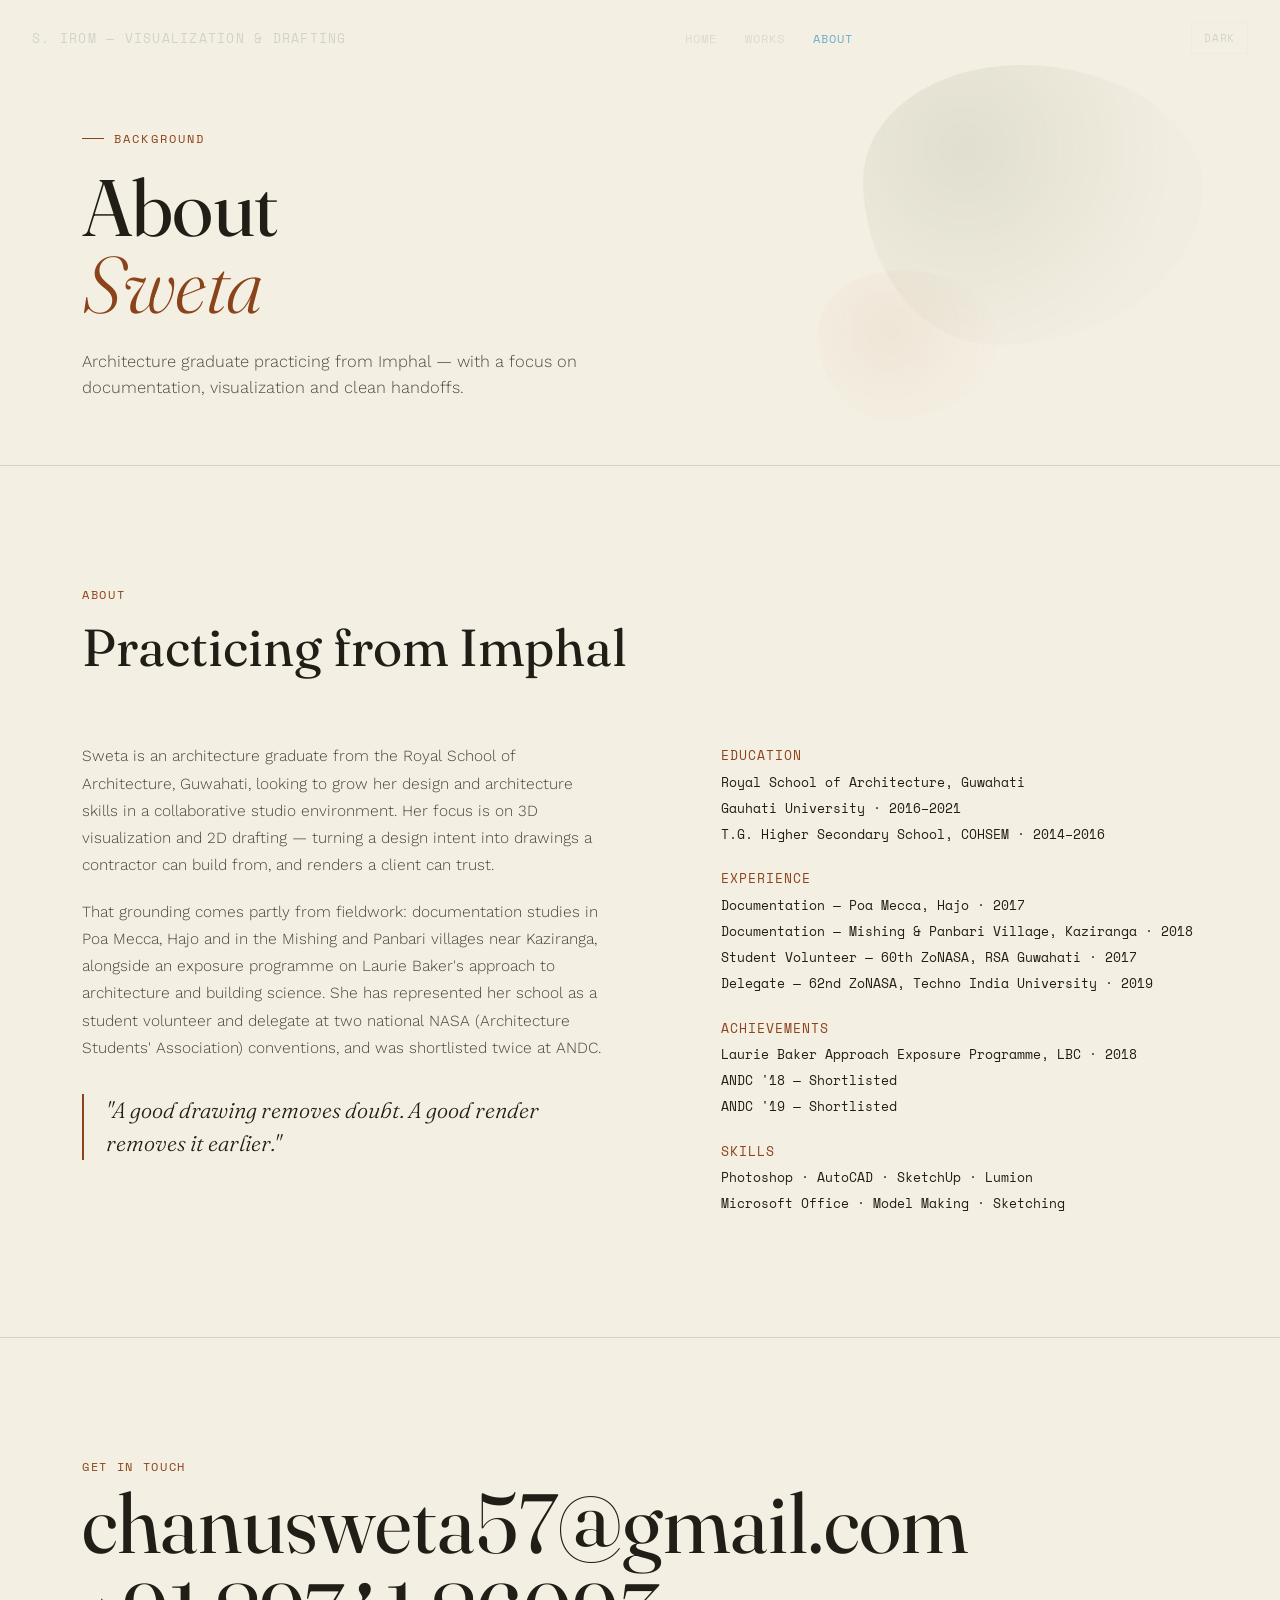
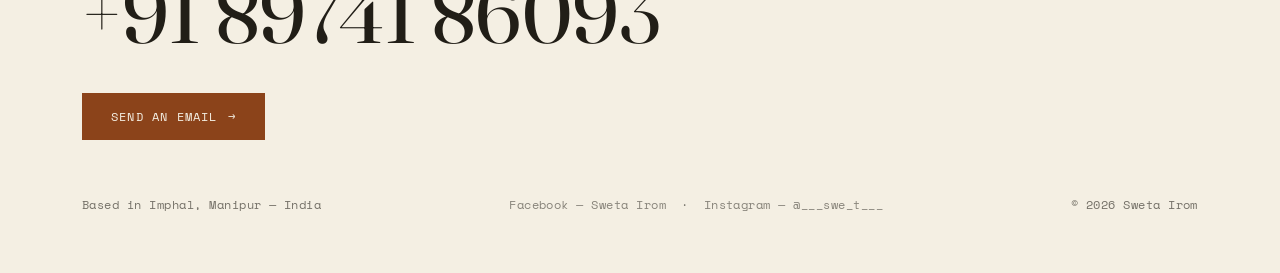
==== about.html @ 4dca5cca "Fix review issues: theme persistence, FOUC, mobile menu toggle, canvas resize - Add data-theme="dark" ====
<!DOCTYPE html>
<html lang="en" data-theme="dark">
<head>
<meta charset="UTF-8">
<meta name="viewport" content="width=device-width, initial-scale=1.0">
<title>About — Sweta Irom</title>
<link rel="preconnect" href="https://fonts.googleapis.com">
<link href="https://fonts.googleapis.com/css2?family=Fraunces:opsz,wght@9..144,300;9..144,400;9..144,500;9..144,600&family=Work+Sans:wght@300;400;500;600&family=Space+Mono:wght@400;700&display=swap" rel="stylesheet">
<link rel="stylesheet" href="css/style.css">
</head>
<body>

<div class="menu-scrim" id="scrim"></div>

<header class="nav">
  <div class="nav-mark">S. IROM — VISUALIZATION &amp; DRAFTING</div>
  <nav class="nav-links">
    <a href="index.html">Home</a>
    <a href="works.html">Works</a>
    <a href="about.html" class="active">About</a>
  </nav>
  <div class="nav-controls">
    <button class="theme-toggle" id="themeToggle" aria-label="Toggle light and dark mode">LIGHT</button>
    <button class="menu-toggle" id="menuToggle" aria-label="Open menu">MENU</button>
  </div>
</header>

<nav class="mobile-menu" id="mobileMenu">
  <a href="index.html">Home</a>
  <a href="works.html">Works</a>
  <a href="about.html" class="active">About</a>
</nav>

<!-- ==================== PAGE HEADER ==================== -->
<div class="page-header">
  <div class="blob b1" style="opacity:0.25;"></div>
  <div class="blob b2" style="opacity:0.2;"></div>
  <div class="wrap page-header-content">
    <div class="eyebrow">Background</div>
    <h1 class="name" style="font-size:clamp(36px,7vw,80px);">About<br><em>Sweta</em></h1>
    <p class="hero-sub">Architecture graduate practicing from Imphal — with a focus on documentation, visualization and clean handoffs.</p>
  </div>
</div>

<!-- ==================== BIO ==================== -->
<section id="bio">
  <div class="wrap">
    <div class="section-head reveal">
      <div>
        <div class="section-label">About</div>
        <h2 class="section-title">Practicing from Imphal</h2>
      </div>
    </div>

    <div class="about-grid">
      <div class="about-bio reveal">
        <p>Sweta is an architecture graduate from the Royal School of Architecture, Guwahati, looking to grow her design and architecture skills in a collaborative studio environment. Her focus is on 3D visualization and 2D drafting — turning a design intent into drawings a contractor can build from, and renders a client can trust.</p>
        <p>That grounding comes partly from fieldwork: documentation studies in Poa Mecca, Hajo and in the Mishing and Panbari villages near Kaziranga, alongside an exposure programme on Laurie Baker's approach to architecture and building science. She has represented her school as a student volunteer and delegate at two national NASA (Architecture Students' Association) conventions, and was shortlisted twice at ANDC.</p>
        <blockquote class="quote">"A good drawing removes doubt. A good render removes it earlier."</blockquote>
      </div>

      <div class="credentials reveal">
        <span class="cred-label">EDUCATION</span>
        Royal School of Architecture, Guwahati<br>
        Gauhati University &middot; 2016&ndash;2021<br>
        T.G. Higher Secondary School, COHSEM &middot; 2014&ndash;2016

        <span class="cred-label">EXPERIENCE</span>
        Documentation — Poa Mecca, Hajo &middot; 2017<br>
        Documentation — Mishing &amp; Panbari Village, Kaziranga &middot; 2018<br>
        Student Volunteer — 60th ZoNASA, RSA Guwahati &middot; 2017<br>
        Delegate — 62nd ZoNASA, Techno India University &middot; 2019

        <span class="cred-label">ACHIEVEMENTS</span>
        Laurie Baker Approach Exposure Programme, LBC &middot; 2018<br>
        ANDC '18 — Shortlisted<br>
        ANDC '19 — Shortlisted

        <span class="cred-label">SKILLS</span>
        Photoshop &middot; AutoCAD &middot; SketchUp &middot; Lumion<br>
        Microsoft Office &middot; Model Making &middot; Sketching
      </div>
    </div>
  </div>
</section>

<!-- ==================== CONTACT ==================== -->
<footer class="contact" id="contact">
  <div class="wrap contact-inner">
    <div class="section-label reveal">Get in touch</div>
    <h2 class="reveal"><a href="mailto:chanusweta57@gmail.com">chanusweta57@gmail.com</a></h2>
    <h2 class="reveal">+91 89741 86093</h2>

    <div class="cta-row reveal" style="margin-top:32px;">
      <a href="mailto:chanusweta57@gmail.com" class="btn btn-primary">Send an Email <span class="arrow">&rarr;</span></a>
    </div>

    <div class="contact-bottom">
      <span>Based in Imphal, Manipur — India</span>
      <span><a href="https://www.facebook.com/sweta.chanu" target="_blank" rel="noopener">Facebook — Sweta Irom</a> &nbsp;&middot;&nbsp; <a href="https://www.instagram.com/___swe_t___" target="_blank" rel="noopener">Instagram — @___swe_t___</a></span>
      <span>&copy; 2026 Sweta Irom</span>
    </div>
  </div>
</footer>

<script src="js/main.js"></script>
</body>
</html>
---- css/style.css ----
/* ============================================================
   Sweta Irom — Portfolio
   Shared styles across all pages
   ============================================================ */

/* --- Tokens ------------------------------------------------- */
:root {
  --serif: 'Fraunces', serif;
  --sans: 'Work Sans', sans-serif;
  --mono: 'Space Mono', monospace;
}

html[data-theme="dark"] {
  --ink: #17150F;
  --stone: #E9E2D2;
  --stoneware: #3A3833;
  --rust: #B15F27;
  --moss: #5C7048;
  --gold: #C9A227;
  --line: rgba(233, 226, 210, 0.14);
  --panel: rgba(255, 255, 255, 0.02);
  --contour-a: rgba(177, 95, 39, 0.30);
  --contour-b: rgba(92, 112, 72, 0.28);
  --contour-c: rgba(233, 226, 210, 0.14);
}

html[data-theme="light"] {
  --ink: #F4EFE3;
  --stone: #211E17;
  --stoneware: #C7C0AC;
  --rust: #8B431A;
  --moss: #3E4A32;
  --gold: #93701A;
  --line: rgba(33, 30, 23, 0.14);
  --panel: rgba(33, 30, 23, 0.03);
  --contour-a: rgba(139, 67, 26, 0.26);
  --contour-b: rgba(62, 74, 50, 0.24);
  --contour-c: rgba(33, 30, 23, 0.12);
}

/* --- Reset -------------------------------------------------- */
*,
*::before,
*::after {
  margin: 0;
  padding: 0;
  box-sizing: border-box;
}

html {
  scroll-behavior: smooth;
}

body {
  background: var(--ink);
  color: var(--stone);
  font-family: var(--sans);
  font-weight: 300;
  overflow-x: hidden;
  transition: background 0.4s ease, color 0.4s ease;
}

@media (prefers-reduced-motion: reduce) {
  * {
    animation-duration: 0.001ms !important;
    animation-iteration-count: 1 !important;
    transition-duration: 0.001ms !important;
    scroll-behavior: auto !important;
  }
}

a {
  color: inherit;
  text-decoration: none;
}

::selection {
  background: var(--rust);
  color: var(--ink);
}

img {
  max-width: 100%;
  display: block;
}

/* --- Layout ------------------------------------------------- */
.wrap {
  max-width: 1180px;
  margin: 0 auto;
  padding: 0 32px;
}

/* --- Nav ---------------------------------------------------- */
header.nav {
  position: fixed;
  top: 0;
  left: 0;
  right: 0;
  z-index: 100;
  padding: 20px 24px;
  display: flex;
  justify-content: space-between;
  align-items: center;
  background: var(--ink);
  border-bottom: 1px solid var(--line);
  transition: background 0.4s ease;
}

@media (min-width: 720px) {
  header.nav {
    padding: 22px 32px;
    background: transparent;
    border-bottom: none;
    mix-blend-mode: difference;
  }
}

.nav-mark {
  font-family: var(--mono);
  font-size: 12.5px;
  letter-spacing: 0.1em;
  text-transform: uppercase;
}

.nav-links {
  display: none;
  gap: 28px;
  font-family: var(--mono);
  font-size: 12px;
  letter-spacing: 0.08em;
  text-transform: uppercase;
}

.nav-links a {
  opacity: 0.75;
  transition: opacity 0.25s;
}

.nav-links a:hover,
.nav-links a.active {
  opacity: 1;
}

.nav-links a.active {
  color: var(--rust);
}

@media (min-width: 720px) {
  .nav-links {
    display: flex;
  }
}

.nav-controls {
  display: flex;
  align-items: center;
  gap: 14px;
}

.theme-toggle,
.menu-toggle {
  font-family: var(--mono);
  font-size: 11px;
  letter-spacing: 0.06em;
  text-transform: uppercase;
  background: transparent;
  border: 1px solid var(--line);
  color: var(--stone);
  padding: 7px 12px;
  cursor: pointer;
  transition: border-color 0.25s, opacity 0.25s;
}

.theme-toggle:hover,
.menu-toggle:hover {
  border-color: var(--rust);
}

.menu-toggle {
  display: inline-block;
}

@media (min-width: 720px) {
  .menu-toggle {
    display: none;
  }
}

/* --- Mobile Menu -------------------------------------------- */
.mobile-menu {
  position: fixed;
  top: 0;
  right: 0;
  bottom: 0;
  width: 78vw;
  max-width: 320px;
  z-index: 200;
  background: var(--ink);
  border-left: 1px solid var(--line);
  display: flex;
  flex-direction: column;
  gap: 26px;
  padding: 90px 30px 30px;
  transform: translateX(100%);
  transition: transform 0.35s ease;
}

.mobile-menu.open {
  transform: translateX(0);
}

.mobile-menu a {
  font-family: var(--mono);
  font-size: 15px;
  letter-spacing: 0.06em;
  text-transform: uppercase;
}

.mobile-menu a.active {
  color: var(--rust);
}

.menu-scrim {
  position: fixed;
  inset: 0;
  z-index: 150;
  background: rgba(0, 0, 0, 0.4);
  opacity: 0;
  pointer-events: none;
  transition: opacity 0.3s ease;
}

.menu-scrim.open {
  opacity: 1;
  pointer-events: auto;
}

/* --- Hero --------------------------------------------------- */
.hero {
  position: relative;
  min-height: 100vh;
  display: flex;
  flex-direction: column;
  justify-content: flex-end;
  padding-bottom: 64px;
  padding-top: 110px;
  overflow: hidden;
  border-bottom: 1px solid var(--line);
}

#contour {
  position: absolute;
  inset: 0;
  width: 100%;
  height: 100%;
  opacity: 0.55;
}

.blob {
  position: absolute;
  filter: blur(0.5px);
  background: radial-gradient(circle at 30% 30%, rgba(92, 112, 72, 0.5), rgba(92, 112, 72, 0.05) 70%);
  border-radius: 46% 54% 61% 39% / 41% 44% 56% 59%;
  animation: drift 22s ease-in-out infinite, morph 14s ease-in-out infinite;
  pointer-events: none;
}

.blob.b1 {
  width: 340px;
  height: 280px;
  top: 14%;
  right: 6%;
}

.blob.b2 {
  width: 180px;
  height: 150px;
  top: 58%;
  right: 22%;
  background: radial-gradient(circle at 40% 40%, rgba(177, 95, 39, 0.32), rgba(177, 95, 39, 0.03) 70%);
  animation-duration: 28s, 17s;
}

.blob.b3 {
  width: 120px;
  height: 100px;
  top: 32%;
  right: 34%;
  opacity: 0.6;
  animation-duration: 19s, 11s;
}

@media (max-width: 720px) {
  .blob {
    display: none;
  }
}

@keyframes drift {
  0%, 100% { transform: translate(0, 0); }
  50% { transform: translate(-24px, 30px); }
}

@keyframes morph {
  0%, 100% { border-radius: 46% 54% 61% 39% / 41% 44% 56% 59%; }
  50% { border-radius: 58% 42% 38% 62% / 55% 60% 40% 45%; }
}

.hero-content {
  position: relative;
  z-index: 2;
}

.eyebrow {
  font-family: var(--mono);
  font-size: 12px;
  letter-spacing: 0.18em;
  text-transform: uppercase;
  color: var(--rust);
  margin-bottom: 22px;
  display: flex;
  align-items: center;
  gap: 10px;
}

.eyebrow::before {
  content: '';
  width: 22px;
  height: 1px;
  background: var(--rust);
  display: inline-block;
}

h1.name {
  font-family: var(--serif);
  font-weight: 400;
  font-size: clamp(42px, 9vw, 118px);
  line-height: 0.96;
  letter-spacing: -0.01em;
}

h1.name em {
  font-style: italic;
  font-weight: 300;
  color: var(--rust);
}

.hero-sub {
  max-width: 560px;
  margin-top: 26px;
  font-size: 16.5px;
  line-height: 1.6;
  font-weight: 300;
  color: var(--stone);
  opacity: 0.78;
}

.hero-meta {
  display: flex;
  gap: 32px;
  margin-top: 48px;
  flex-wrap: wrap;
  font-family: var(--mono);
  font-size: 12px;
  letter-spacing: 0.05em;
  color: var(--stone);
  opacity: 0.7;
}

.hero-meta span {
  display: block;
  opacity: 1;
  color: var(--stone);
  font-size: 13px;
  margin-top: 4px;
}

/* --- CTA Button --------------------------------------------- */
.cta-row {
  margin-top: 48px;
  display: flex;
  gap: 20px;
  flex-wrap: wrap;
}

.btn {
  display: inline-flex;
  align-items: center;
  gap: 10px;
  font-family: var(--mono);
  font-size: 12px;
  letter-spacing: 0.1em;
  text-transform: uppercase;
  padding: 14px 28px;
  border: 1px solid var(--rust);
  color: var(--rust);
  transition: background 0.3s, color 0.3s;
  cursor: pointer;
  background: transparent;
}

.btn:hover {
  background: var(--rust);
  color: var(--ink);
}

.btn-primary {
  background: var(--rust);
  color: var(--ink);
}

.btn-primary:hover {
  background: transparent;
  color: var(--rust);
}

.btn .arrow {
  transition: transform 0.3s;
}

.btn:hover .arrow {
  transform: translateX(4px);
}

/* --- Sections ----------------------------------------------- */
section {
  padding: 88px 0;
  border-bottom: 1px solid var(--line);
  position: relative;
}

@media (min-width: 720px) {
  section {
    padding: 120px 0;
  }
}

.section-head {
  display: flex;
  justify-content: space-between;
  align-items: flex-end;
  margin-bottom: 52px;
  gap: 24px;
  flex-wrap: wrap;
}

@media (min-width: 720px) {
  .section-head {
    margin-bottom: 64px;
  }
}

.section-label {
  font-family: var(--mono);
  font-size: 12px;
  letter-spacing: 0.14em;
  text-transform: uppercase;
  color: var(--rust);
}

h2.section-title {
  font-family: var(--serif);
  font-weight: 400;
  font-size: clamp(28px, 4.5vw, 52px);
  margin-top: 12px;
  max-width: 640px;
}

.section-note {
  font-family: var(--mono);
  font-size: 12px;
  color: var(--stone);
  opacity: 0.5;
  max-width: 260px;
  line-height: 1.6;
  text-align: right;
}

/* --- Reveal Animation --------------------------------------- */
.reveal {
  opacity: 0;
  transform: translateY(28px);
  transition: opacity 0.8s ease, transform 0.8s ease;
}

.reveal.in {
  opacity: 1;
  transform: translateY(0);
}

/* --- Work Cards --------------------------------------------- */
.works-grid {
  display: grid;
  grid-template-columns: 1fr;
  gap: 1px;
  background: var(--line);
  border: 1px solid var(--line);
}

@media (min-width: 820px) {
  .works-grid {
    grid-template-columns: 1fr 1fr;
  }
}

.work-card {
  background: var(--ink);
  padding: 32px;
  position: relative;
  overflow: hidden;
  transition: background 0.4s ease;
}

@media (min-width: 720px) {
  .work-card {
    padding: 40px;
  }
}

.work-card:hover {
  background: var(--panel);
}

.work-card:hover .work-texture {
  transform: scale(1.06);
  opacity: 0.28;
}

.work-texture {
  position: absolute;
  inset: 0;
  opacity: 0.14;
  transition: transform 0.6s ease, opacity 0.6s ease;
  background-repeat: repeat;
  z-index: 0;
}

.tex-bamboo {
  background-image: repeating-linear-gradient(115deg, var(--contour-b) 0px, var(--contour-b) 2px, transparent 2px, transparent 26px);
}

.tex-lat {
  background-image: repeating-linear-gradient(-8deg, var(--contour-a) 0px, var(--contour-a) 3px, transparent 3px, transparent 22px);
}

.tex-thatch {
  background-image: repeating-linear-gradient(70deg, rgba(201, 162, 39, 0.4) 0px, rgba(201, 162, 39, 0.4) 1px, transparent 1px, transparent 14px);
}

.tex-stone {
  background-image: repeating-linear-gradient(30deg, var(--contour-c) 0px, var(--contour-c) 2px, transparent 2px, transparent 30px);
}

.work-top {
  position: relative;
  z-index: 1;
  display: flex;
  justify-content: space-between;
  font-family: var(--mono);
  font-size: 11px;
  letter-spacing: 0.05em;
  color: var(--stone);
  opacity: 0.55;
  margin-bottom: 60px;
}

.work-name {
  position: relative;
  z-index: 1;
  font-family: var(--serif);
  font-size: 24px;
  font-weight: 400;
  margin-bottom: 10px;
}

.work-loc {
  position: relative;
  z-index: 1;
  font-family: var(--mono);
  font-size: 12px;
  color: var(--rust);
  margin-bottom: 16px;
  letter-spacing: 0.03em;
}

.work-desc {
  position: relative;
  z-index: 1;
  font-size: 14.5px;
  line-height: 1.65;
  color: var(--stone);
  opacity: 0.75;
  max-width: 420px;
}

/* --- Approach ----------------------------------------------- */
.approach-grid {
  display: grid;
  grid-template-columns: 1fr;
  gap: 40px;
}

@media (min-width: 820px) {
  .approach-grid {
    grid-template-columns: repeat(3, 1fr);
    gap: 48px;
  }
}

.approach-item {
  border-top: 1px solid var(--line);
  padding-top: 22px;
}

.approach-num {
  font-family: var(--mono);
  font-size: 12px;
  color: var(--rust);
  margin-bottom: 14px;
}

.approach-item h3 {
  font-family: var(--serif);
  font-size: 21px;
  font-weight: 400;
  margin-bottom: 12px;
}

.approach-item p {
  font-size: 14.5px;
  line-height: 1.7;
  color: var(--stone);
  opacity: 0.75;
}

/* --- Materials / Toolset ------------------------------------ */
.materials {
  display: grid;
  grid-template-columns: repeat(2, 1fr);
  gap: 1px;
  background: var(--line);
  border: 1px solid var(--line);
}

@media (min-width: 720px) {
  .materials {
    grid-template-columns: repeat(4, 1fr);
  }
}

.material {
  background: var(--ink);
  aspect-ratio: 1;
  position: relative;
  padding: 18px;
  display: flex;
  flex-direction: column;
  justify-content: flex-end;
  overflow: hidden;
}

.material .swatch-tex {
  position: absolute;
  inset: 0;
}

.material h4 {
  position: relative;
  font-family: var(--serif);
  font-size: 18px;
  font-weight: 400;
  margin-bottom: 4px;
}

.material span {
  position: relative;
  font-family: var(--mono);
  font-size: 10px;
  color: var(--stone);
  opacity: 0.55;
  letter-spacing: 0.04em;
}

/* --- About -------------------------------------------------- */
.about-grid {
  display: grid;
  grid-template-columns: 1fr;
  gap: 44px;
}

@media (min-width: 900px) {
  .about-grid {
    grid-template-columns: 1.1fr 0.9fr;
    gap: 56px;
  }
}

.about-bio p {
  font-size: 15.5px;
  line-height: 1.75;
  color: var(--stone);
  opacity: 0.82;
  margin-bottom: 20px;
  max-width: 520px;
}

.quote {
  font-family: var(--serif);
  font-style: italic;
  font-size: 22px;
  line-height: 1.5;
  color: var(--stone);
  border-left: 2px solid var(--rust);
  padding-left: 22px;
  margin-top: 32px;
  max-width: 480px;
}

.credentials {
  font-family: var(--mono);
  font-size: 12.5px;
  line-height: 2.1;
  color: var(--stone);
  opacity: 0.75;
}

.credentials .cred-label {
  color: var(--rust);
  opacity: 1;
  display: block;
  margin-top: 18px;
  letter-spacing: 0.08em;
}

.credentials .cred-label:first-child {
  margin-top: 0;
}

/* --- Featured Preview (Home page) --------------------------- */
.featured-grid {
  display: grid;
  grid-template-columns: 1fr;
  gap: 1px;
  background: var(--line);
  border: 1px solid var(--line);
}

@media (min-width: 820px) {
  .featured-grid {
    grid-template-columns: 1fr 1fr;
  }
}

.stat-strip {
  display: grid;
  grid-template-columns: repeat(2, 1fr);
  gap: 1px;
  background: var(--line);
  border: 1px solid var(--line);
  margin-top: 64px;
}

@media (min-width: 720px) {
  .stat-strip {
    grid-template-columns: repeat(4, 1fr);
  }
}

.stat-cell {
  background: var(--ink);
  padding: 32px;
  text-align: center;
}

.stat-num {
  font-family: var(--serif);
  font-size: clamp(32px, 5vw, 52px);
  font-weight: 400;
  color: var(--rust);
  line-height: 1;
  margin-bottom: 8px;
}

.stat-label {
  font-family: var(--mono);
  font-size: 11px;
  letter-spacing: 0.08em;
  text-transform: uppercase;
  color: var(--stone);
  opacity: 0.6;
}

/* --- Testimonial -------------------------------------------- */
.testimonial-section {
  text-align: center;
  max-width: 680px;
  margin: 0 auto;
}

.testimonial-quote {
  font-family: var(--serif);
  font-style: italic;
  font-size: clamp(20px, 3vw, 28px);
  line-height: 1.55;
  color: var(--stone);
  opacity: 0.9;
  margin-bottom: 24px;
}

.testimonial-attr {
  font-family: var(--mono);
  font-size: 12px;
  letter-spacing: 0.08em;
  text-transform: uppercase;
  color: var(--rust);
}

/* --- Footer / Contact --------------------------------------- */
footer.contact {
  padding: 88px 0 50px;
  border-bottom: none;
}

@media (min-width: 720px) {
  footer.contact {
    padding: 120px 0 60px;
  }
}

.contact-inner {
  display: flex;
  flex-direction: column;
  align-items: flex-start;
  gap: 6px;
}

.contact-inner h2 {
  font-family: var(--serif);
  font-weight: 400;
  font-size: clamp(30px, 7vw, 84px);
  line-height: 1;
  word-break: break-word;
}

.contact-inner h2 a {
  border-bottom: 1px solid transparent;
  transition: border-color 0.3s;
}

.contact-inner h2 a:hover {
  border-color: var(--rust);
  color: var(--rust);
}

.contact-bottom {
  margin-top: 50px;
  display: flex;
  flex-wrap: wrap;
  justify-content: space-between;
  gap: 16px;
  width: 100%;
  font-family: var(--mono);
  font-size: 12px;
  color: var(--stone);
  opacity: 0.6;
  letter-spacing: 0.04em;
}

.contact-bottom a {
  opacity: 0.85;
}

.contact-bottom a:hover {
  color: var(--rust);
  opacity: 1;
}

/* --- Page Header (inner pages) ------------------------------ */
.page-header {
  padding-top: 130px;
  padding-bottom: 64px;
  border-bottom: 1px solid var(--line);
  position: relative;
  overflow: hidden;
}

.page-header .blob {
  opacity: 0.35;
}

.page-header-content {
  position: relative;
  z-index: 2;
}
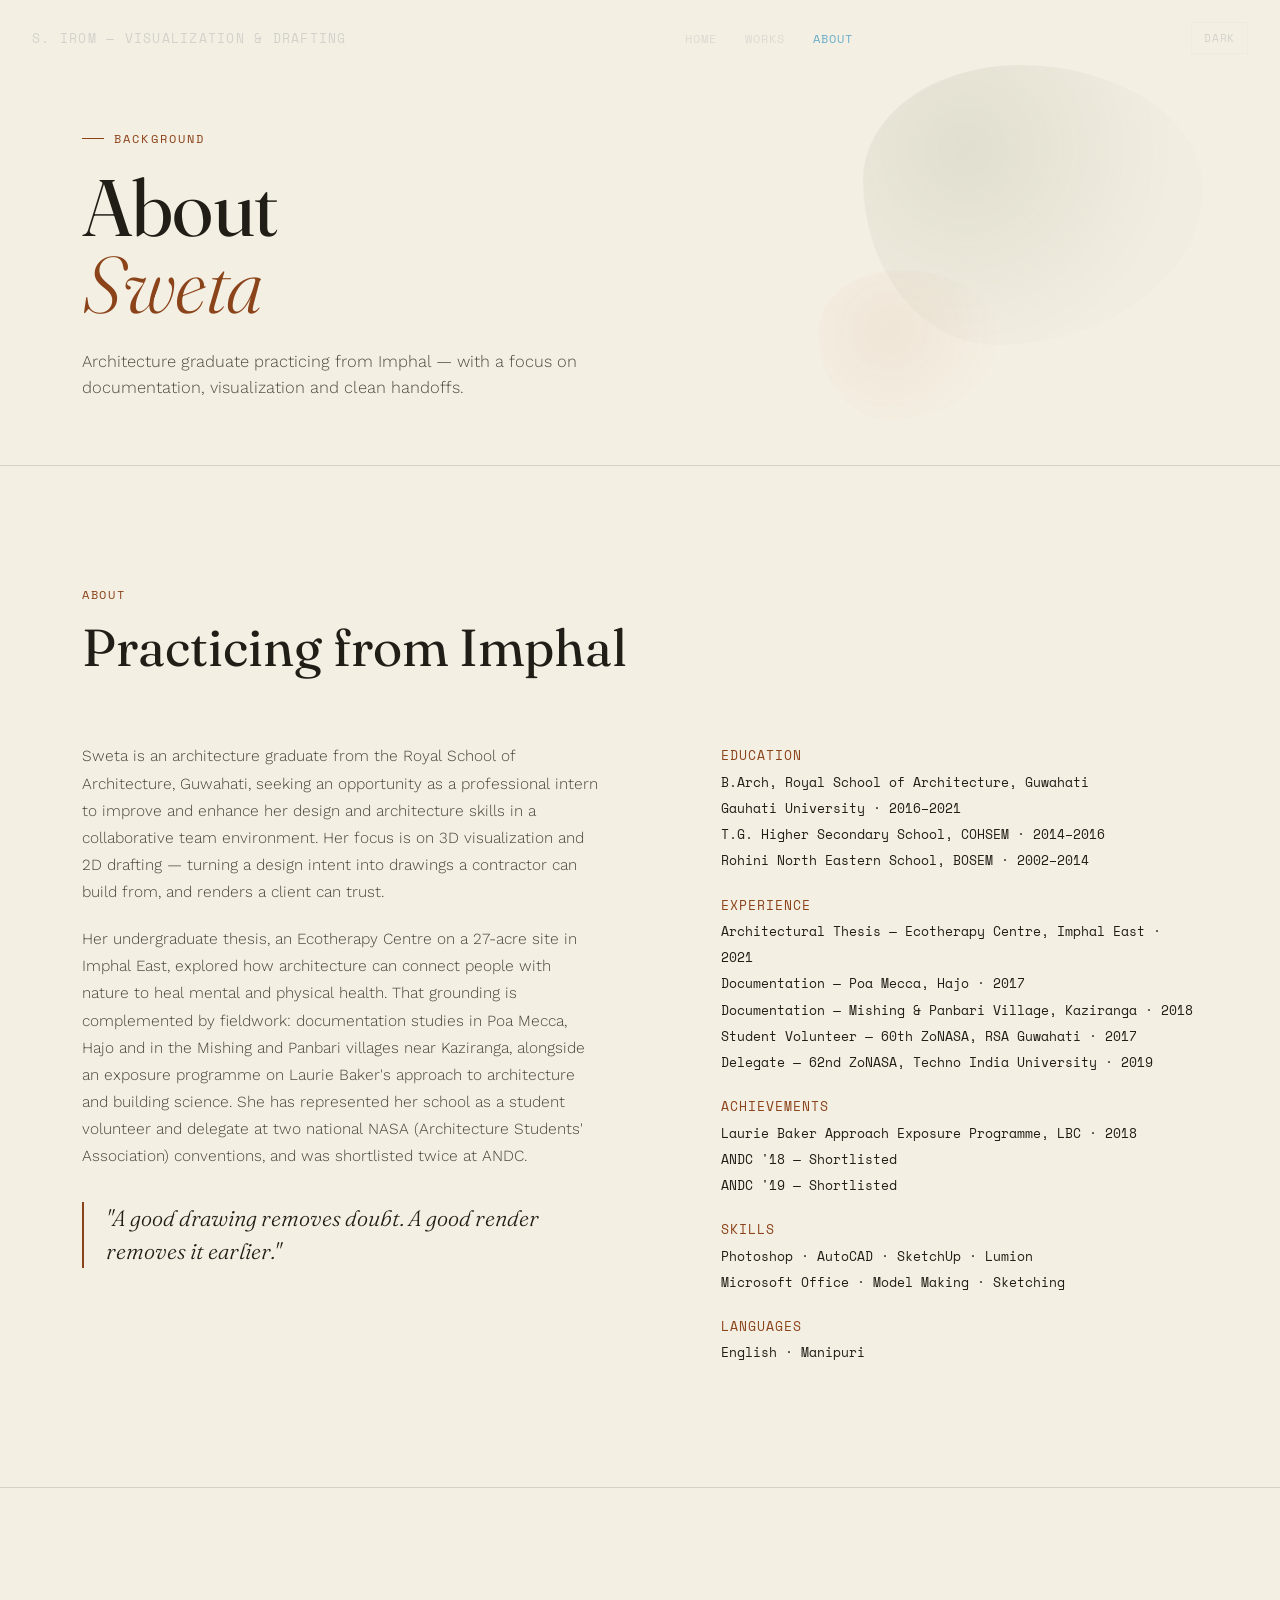
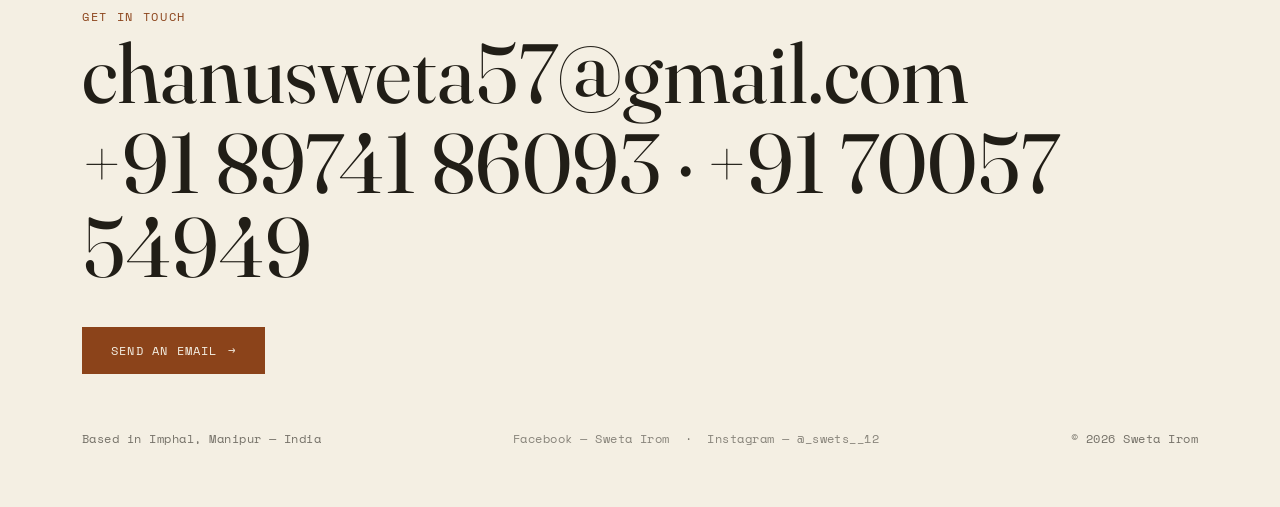
==== commit e07edbeb: "Add Ecotherapy Centre thesis and update details from resume Co-Authored-By: Devin AI <158243242+devi" ====
--- a/about.html
+++ b/about.html
@@ -54,18 +54,20 @@
 
     <div class="about-grid">
       <div class="about-bio reveal">
-        <p>Sweta is an architecture graduate from the Royal School of Architecture, Guwahati, looking to grow her design and architecture skills in a collaborative studio environment. Her focus is on 3D visualization and 2D drafting — turning a design intent into drawings a contractor can build from, and renders a client can trust.</p>
-        <p>That grounding comes partly from fieldwork: documentation studies in Poa Mecca, Hajo and in the Mishing and Panbari villages near Kaziranga, alongside an exposure programme on Laurie Baker's approach to architecture and building science. She has represented her school as a student volunteer and delegate at two national NASA (Architecture Students' Association) conventions, and was shortlisted twice at ANDC.</p>
+        <p>Sweta is an architecture graduate from the Royal School of Architecture, Guwahati, seeking an opportunity as a professional intern to improve and enhance her design and architecture skills in a collaborative team environment. Her focus is on 3D visualization and 2D drafting — turning a design intent into drawings a contractor can build from, and renders a client can trust.</p>
+        <p>Her undergraduate thesis, an Ecotherapy Centre on a 27-acre site in Imphal East, explored how architecture can connect people with nature to heal mental and physical health. That grounding is complemented by fieldwork: documentation studies in Poa Mecca, Hajo and in the Mishing and Panbari villages near Kaziranga, alongside an exposure programme on Laurie Baker's approach to architecture and building science. She has represented her school as a student volunteer and delegate at two national NASA (Architecture Students' Association) conventions, and was shortlisted twice at ANDC.</p>
         <blockquote class="quote">"A good drawing removes doubt. A good render removes it earlier."</blockquote>
       </div>
 
       <div class="credentials reveal">
         <span class="cred-label">EDUCATION</span>
-        Royal School of Architecture, Guwahati<br>
+        B.Arch, Royal School of Architecture, Guwahati<br>
         Gauhati University &middot; 2016&ndash;2021<br>
-        T.G. Higher Secondary School, COHSEM &middot; 2014&ndash;2016
+        T.G. Higher Secondary School, COHSEM &middot; 2014&ndash;2016<br>
+        Rohini North Eastern School, BOSEM &middot; 2002&ndash;2014
 
         <span class="cred-label">EXPERIENCE</span>
+        Architectural Thesis — Ecotherapy Centre, Imphal East &middot; 2021<br>
         Documentation — Poa Mecca, Hajo &middot; 2017<br>
         Documentation — Mishing &amp; Panbari Village, Kaziranga &middot; 2018<br>
         Student Volunteer — 60th ZoNASA, RSA Guwahati &middot; 2017<br>
@@ -79,6 +81,9 @@
         <span class="cred-label">SKILLS</span>
         Photoshop &middot; AutoCAD &middot; SketchUp &middot; Lumion<br>
         Microsoft Office &middot; Model Making &middot; Sketching
+
+        <span class="cred-label">LANGUAGES</span>
+        English &middot; Manipuri
       </div>
     </div>
   </div>
@@ -89,7 +94,7 @@
   <div class="wrap contact-inner">
     <div class="section-label reveal">Get in touch</div>
     <h2 class="reveal"><a href="mailto:chanusweta57@gmail.com">chanusweta57@gmail.com</a></h2>
-    <h2 class="reveal">+91 89741 86093</h2>
+    <h2 class="reveal">+91 89741 86093 &middot; +91 70057 54949</h2>
 
     <div class="cta-row reveal" style="margin-top:32px;">
       <a href="mailto:chanusweta57@gmail.com" class="btn btn-primary">Send an Email <span class="arrow">&rarr;</span></a>
@@ -97,7 +102,7 @@
 
     <div class="contact-bottom">
       <span>Based in Imphal, Manipur — India</span>
-      <span><a href="https://www.facebook.com/sweta.chanu" target="_blank" rel="noopener">Facebook — Sweta Irom</a> &nbsp;&middot;&nbsp; <a href="https://www.instagram.com/___swe_t___" target="_blank" rel="noopener">Instagram — @___swe_t___</a></span>
+      <span><a href="https://www.facebook.com/sweta.chanu" target="_blank" rel="noopener">Facebook — Sweta Irom</a> &nbsp;&middot;&nbsp; <a href="https://www.instagram.com/_swets__12" target="_blank" rel="noopener">Instagram — @_swets__12</a></span>
       <span>&copy; 2026 Sweta Irom</span>
     </div>
   </div>
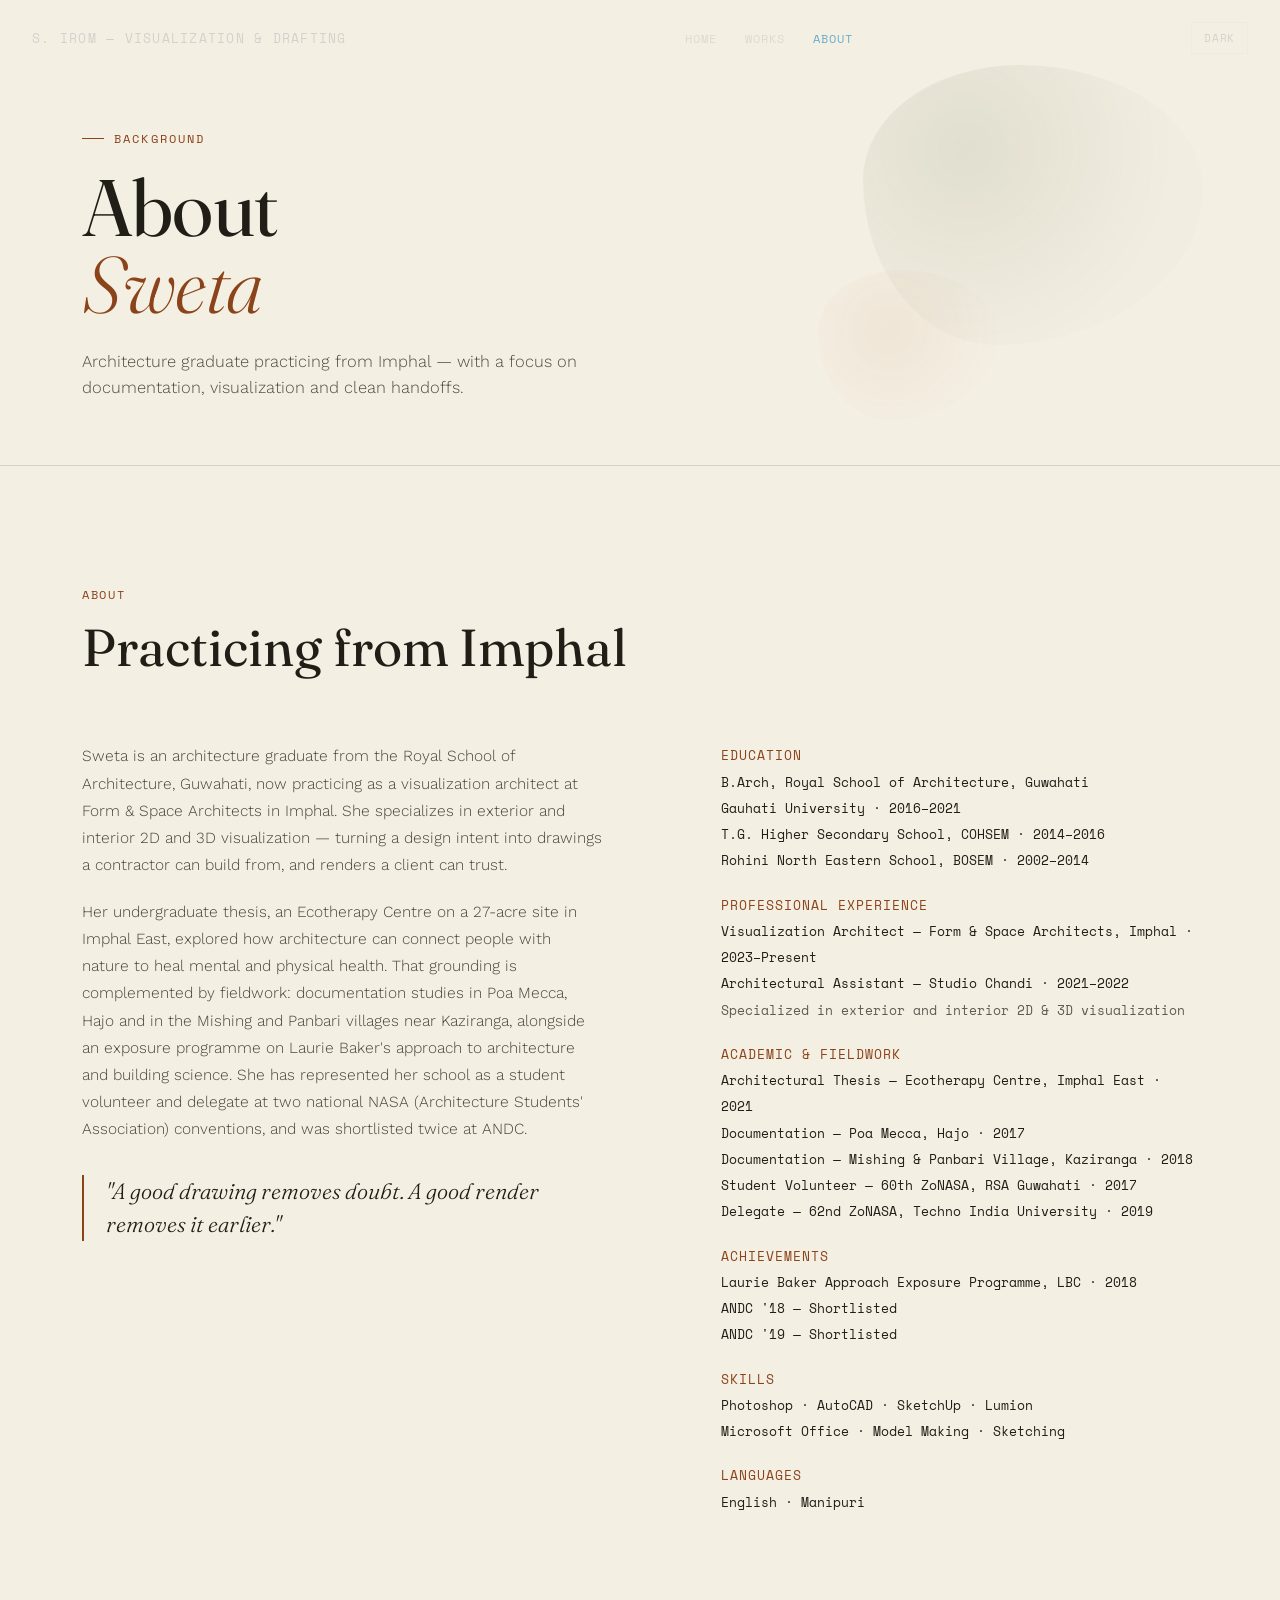
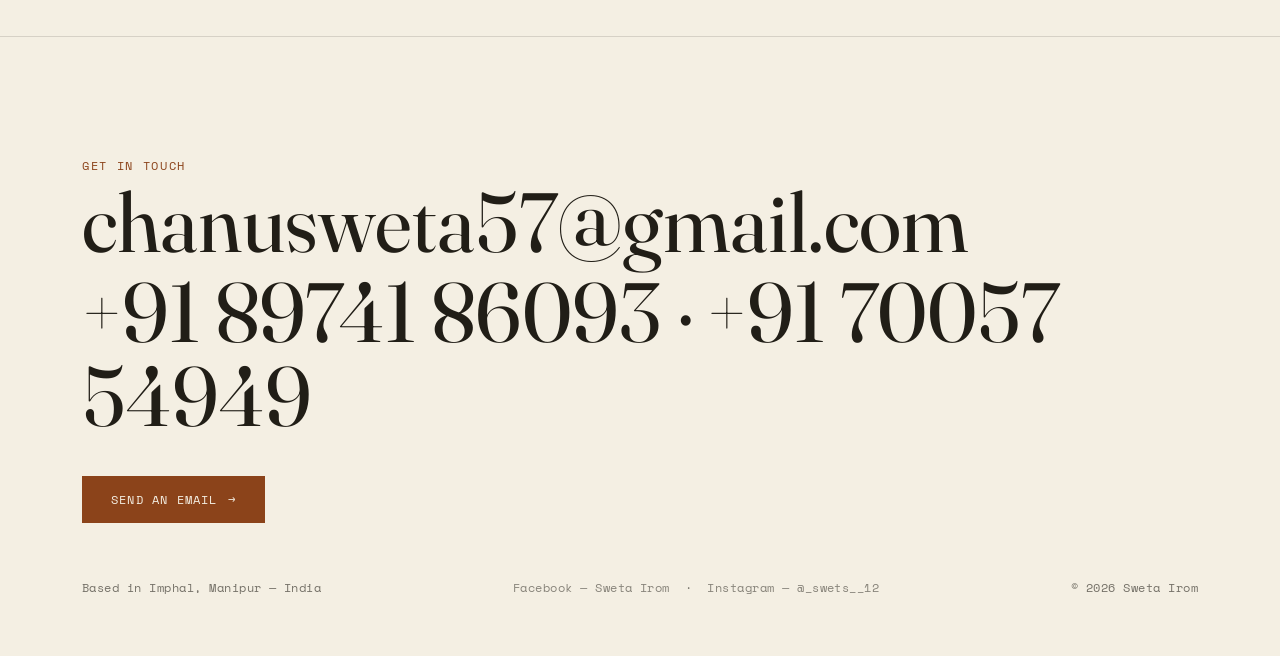
==== commit 05658499: "Add professional experience: Studio Chandi and Form & Space Architects Co-Authored-By: Devin AI <158" ====
--- a/about.html
+++ b/about.html
@@ -54,7 +54,7 @@
 
     <div class="about-grid">
       <div class="about-bio reveal">
-        <p>Sweta is an architecture graduate from the Royal School of Architecture, Guwahati, seeking an opportunity as a professional intern to improve and enhance her design and architecture skills in a collaborative team environment. Her focus is on 3D visualization and 2D drafting — turning a design intent into drawings a contractor can build from, and renders a client can trust.</p>
+        <p>Sweta is an architecture graduate from the Royal School of Architecture, Guwahati, now practicing as a visualization architect at Form &amp; Space Architects in Imphal. She specializes in exterior and interior 2D and 3D visualization — turning a design intent into drawings a contractor can build from, and renders a client can trust.</p>
         <p>Her undergraduate thesis, an Ecotherapy Centre on a 27-acre site in Imphal East, explored how architecture can connect people with nature to heal mental and physical health. That grounding is complemented by fieldwork: documentation studies in Poa Mecca, Hajo and in the Mishing and Panbari villages near Kaziranga, alongside an exposure programme on Laurie Baker's approach to architecture and building science. She has represented her school as a student volunteer and delegate at two national NASA (Architecture Students' Association) conventions, and was shortlisted twice at ANDC.</p>
         <blockquote class="quote">"A good drawing removes doubt. A good render removes it earlier."</blockquote>
       </div>
@@ -66,7 +66,12 @@
         T.G. Higher Secondary School, COHSEM &middot; 2014&ndash;2016<br>
         Rohini North Eastern School, BOSEM &middot; 2002&ndash;2014
 
-        <span class="cred-label">EXPERIENCE</span>
+        <span class="cred-label">PROFESSIONAL EXPERIENCE</span>
+        Visualization Architect — <a href="https://formnspaceimphal.com/" target="_blank" rel="noopener">Form &amp; Space Architects</a>, Imphal &middot; 2023&ndash;Present<br>
+        Architectural Assistant — Studio Chandi &middot; 2021&ndash;2022<br>
+        <span style="opacity:0.7;">Specialized in exterior and interior 2D &amp; 3D visualization</span>
+
+        <span class="cred-label">ACADEMIC &amp; FIELDWORK</span>
         Architectural Thesis — Ecotherapy Centre, Imphal East &middot; 2021<br>
         Documentation — Poa Mecca, Hajo &middot; 2017<br>
         Documentation — Mishing &amp; Panbari Village, Kaziranga &middot; 2018<br>
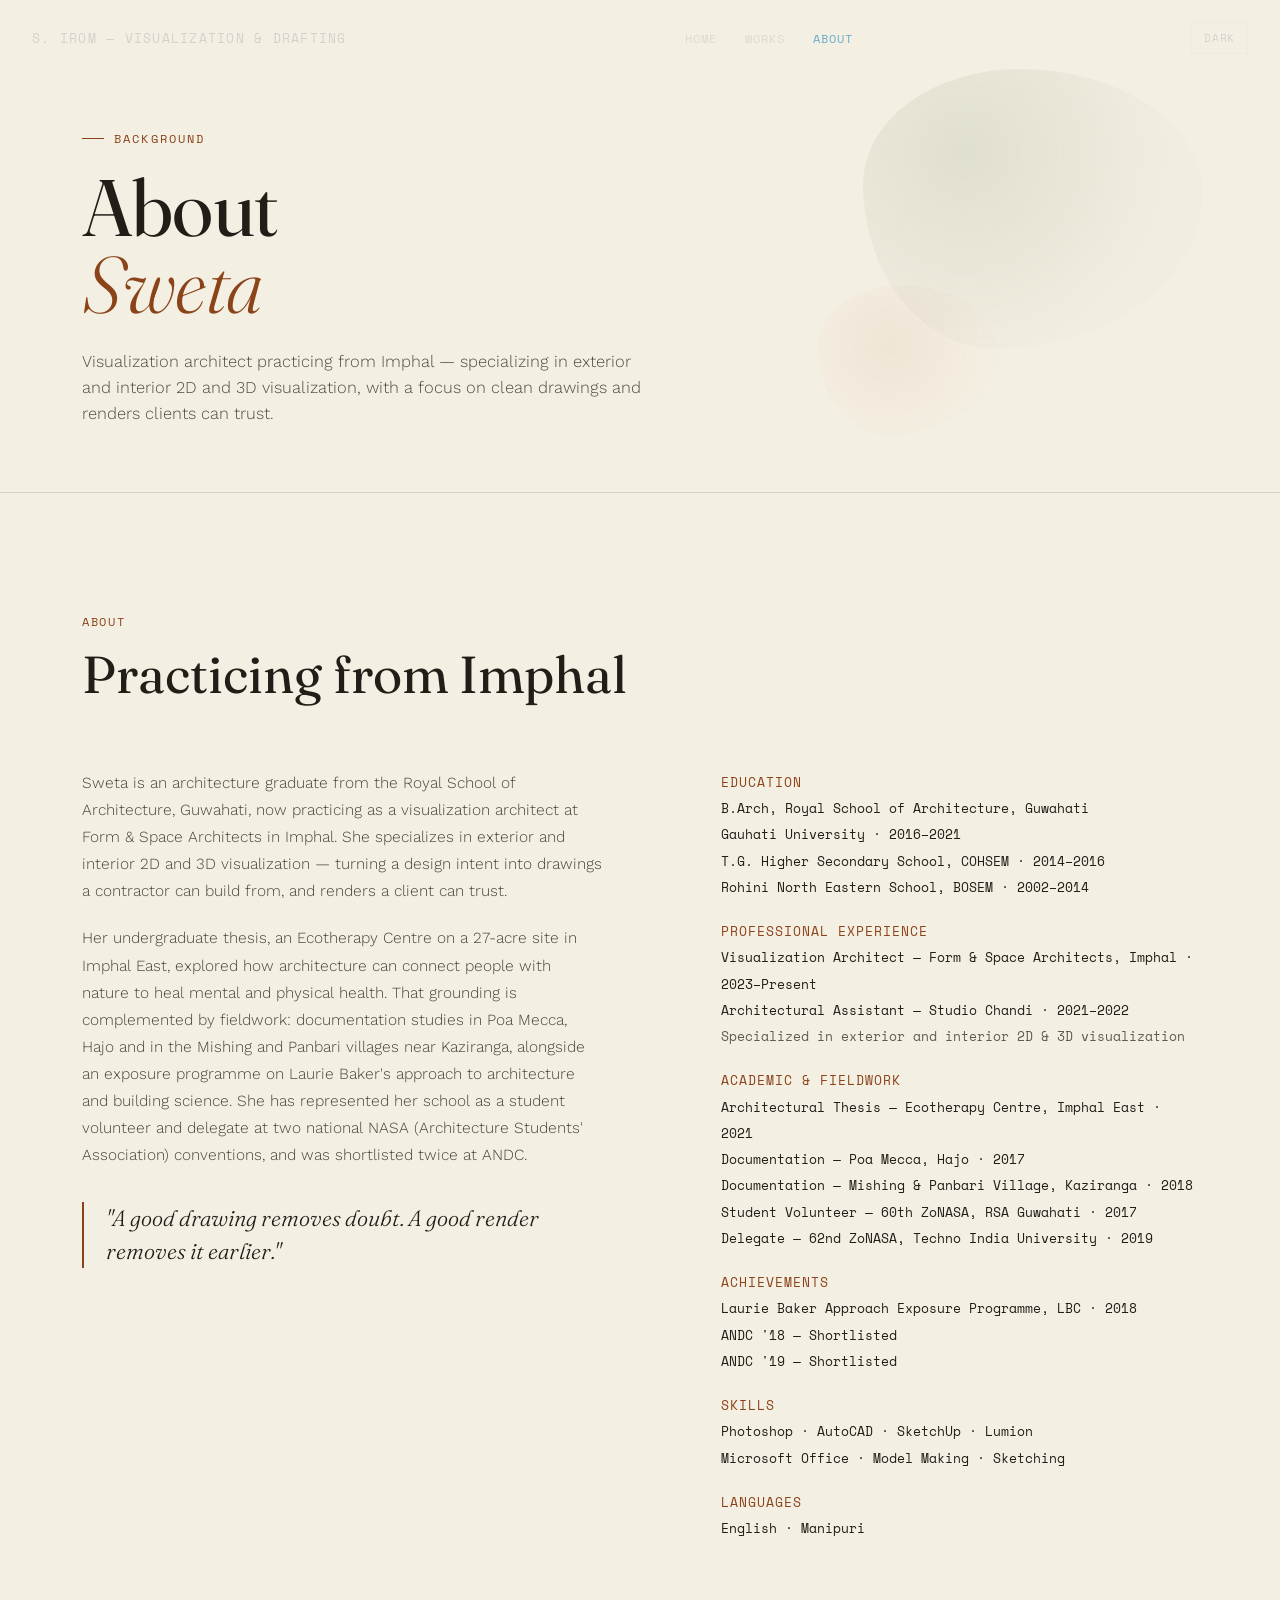
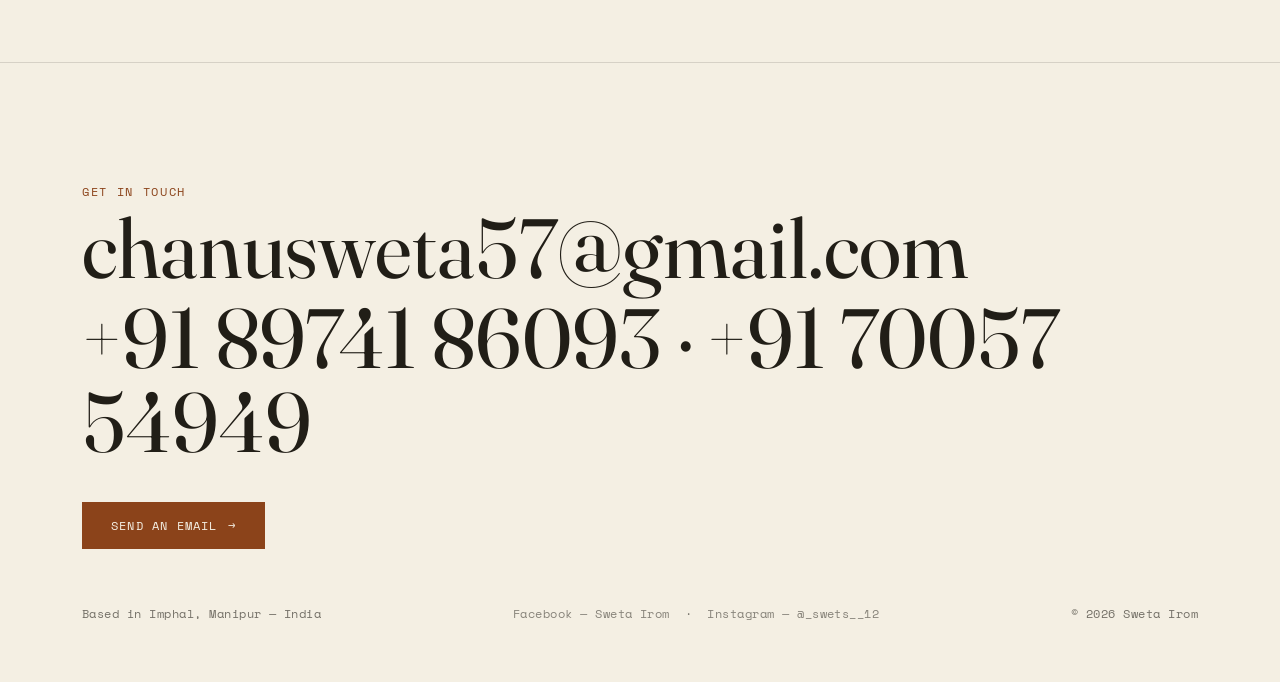
==== commit ab5f88e4: "Update About page header to reflect professional visualization role Co-Authored-By: Devin AI <158243" ====
--- a/about.html
+++ b/about.html
@@ -38,7 +38,7 @@
   <div class="wrap page-header-content">
     <div class="eyebrow">Background</div>
     <h1 class="name" style="font-size:clamp(36px,7vw,80px);">About<br><em>Sweta</em></h1>
-    <p class="hero-sub">Architecture graduate practicing from Imphal — with a focus on documentation, visualization and clean handoffs.</p>
+    <p class="hero-sub">Visualization architect practicing from Imphal — specializing in exterior and interior 2D and 3D visualization, with a focus on clean drawings and renders clients can trust.</p>
   </div>
 </div>
 
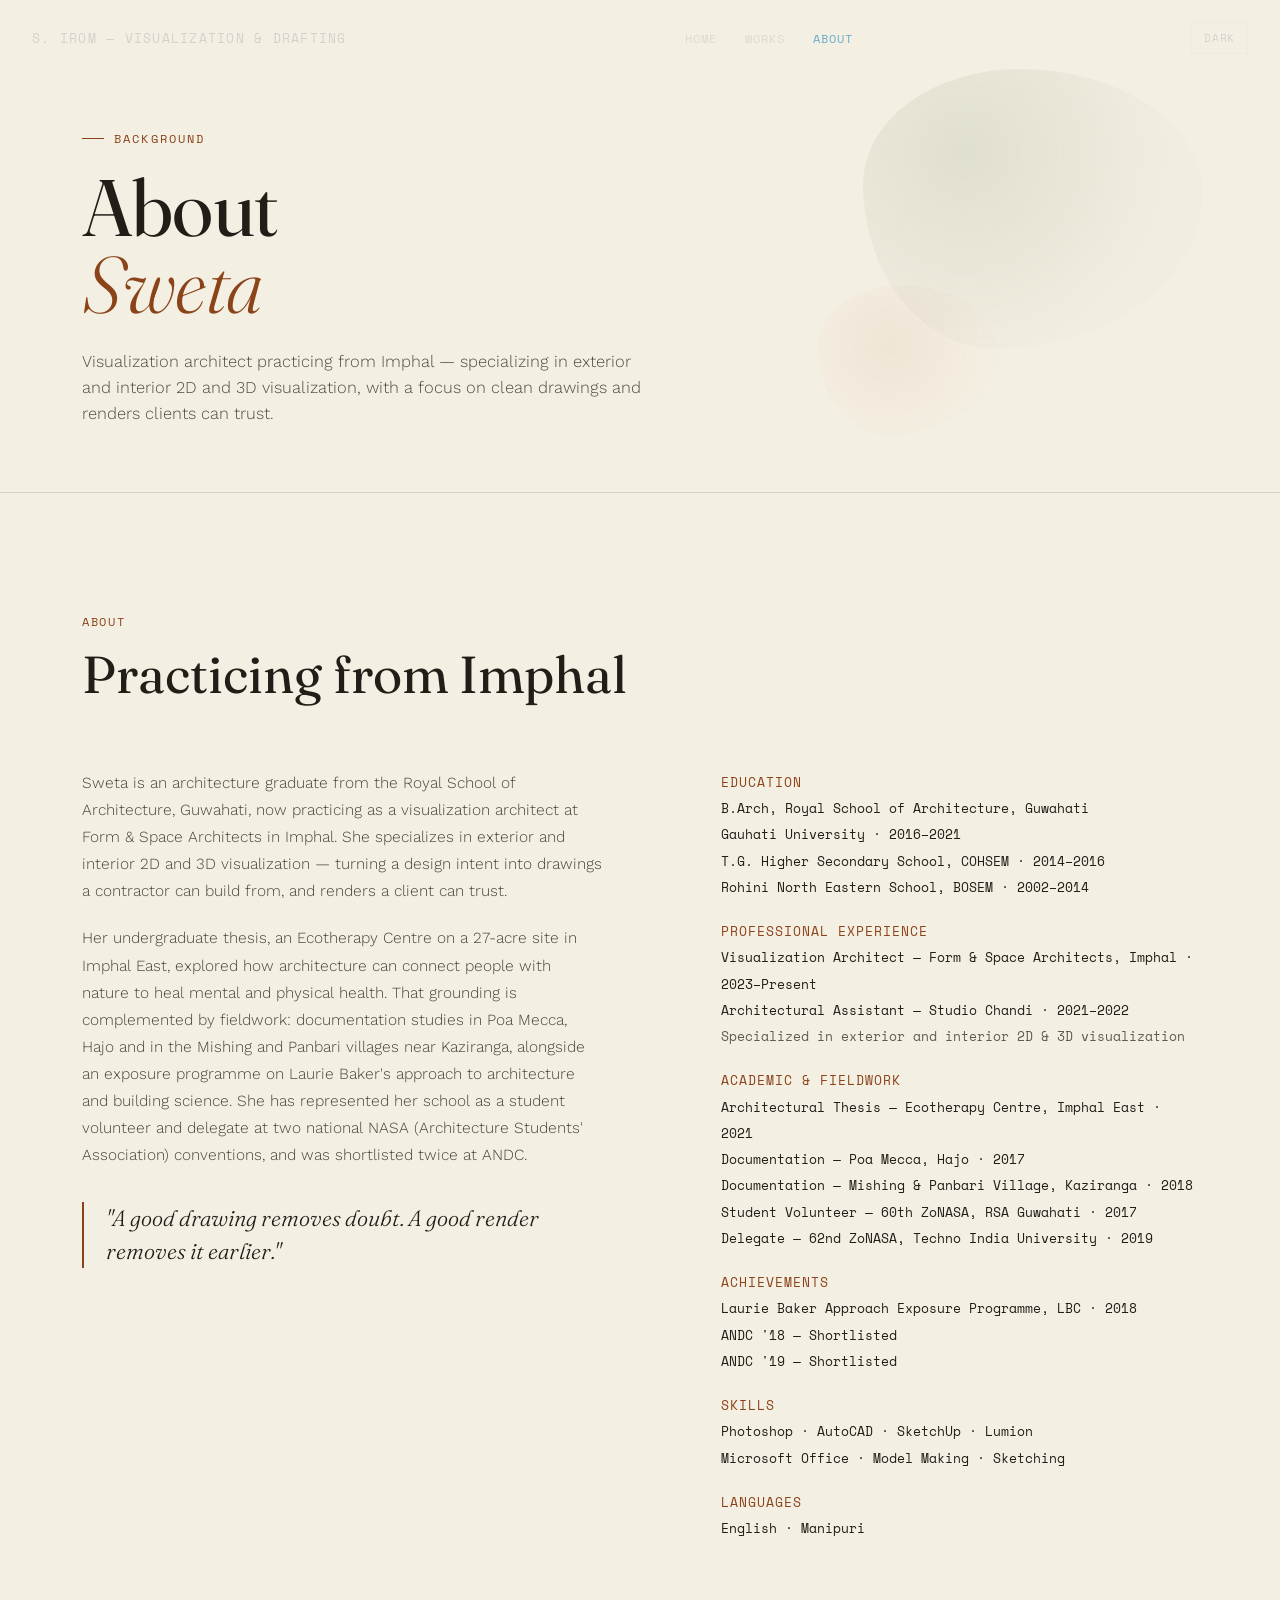
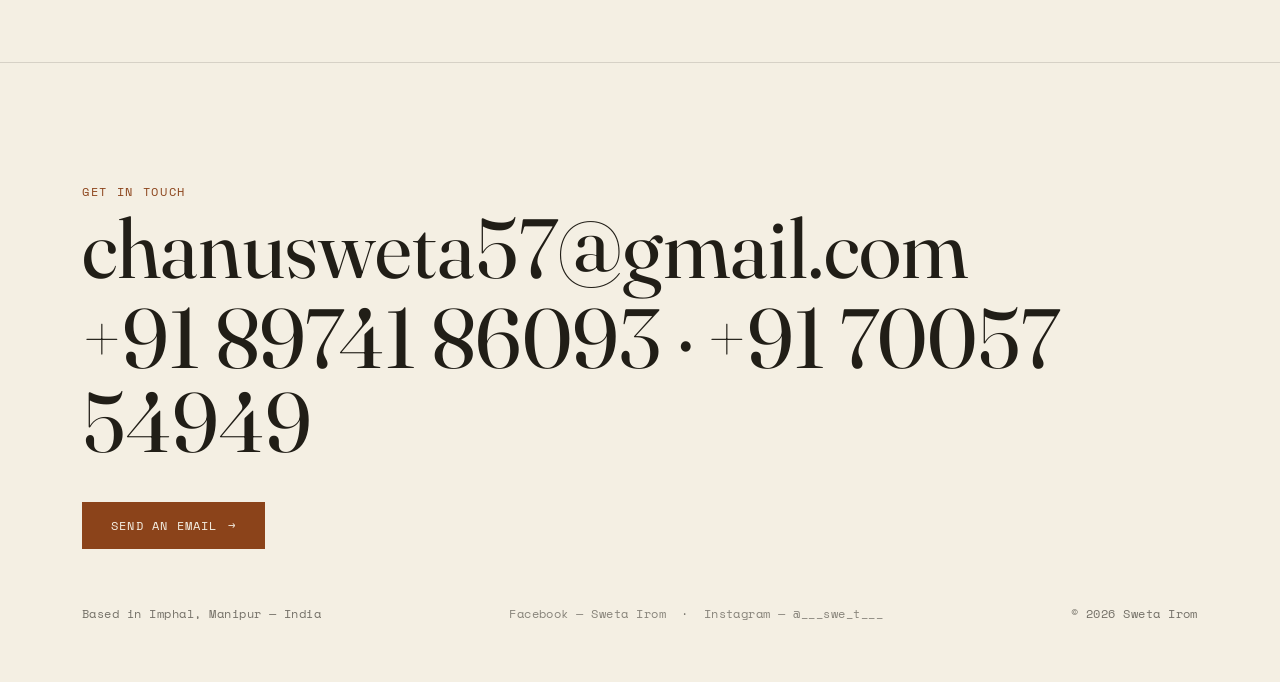
==== commit 29523285: "Revert Instagram handle to @___swe_t___ Co-Authored-By: Devin AI <158243242+devin-ai-integration[bot" ====
--- a/about.html
+++ b/about.html
@@ -107,7 +107,7 @@
 
     <div class="contact-bottom">
       <span>Based in Imphal, Manipur — India</span>
-      <span><a href="https://www.facebook.com/sweta.chanu" target="_blank" rel="noopener">Facebook — Sweta Irom</a> &nbsp;&middot;&nbsp; <a href="https://www.instagram.com/_swets__12" target="_blank" rel="noopener">Instagram — @_swets__12</a></span>
+      <span><a href="https://www.facebook.com/sweta.chanu" target="_blank" rel="noopener">Facebook — Sweta Irom</a> &nbsp;&middot;&nbsp; <a href="https://www.instagram.com/___swe_t___" target="_blank" rel="noopener">Instagram — @___swe_t___</a></span>
       <span>&copy; 2026 Sweta Irom</span>
     </div>
   </div>
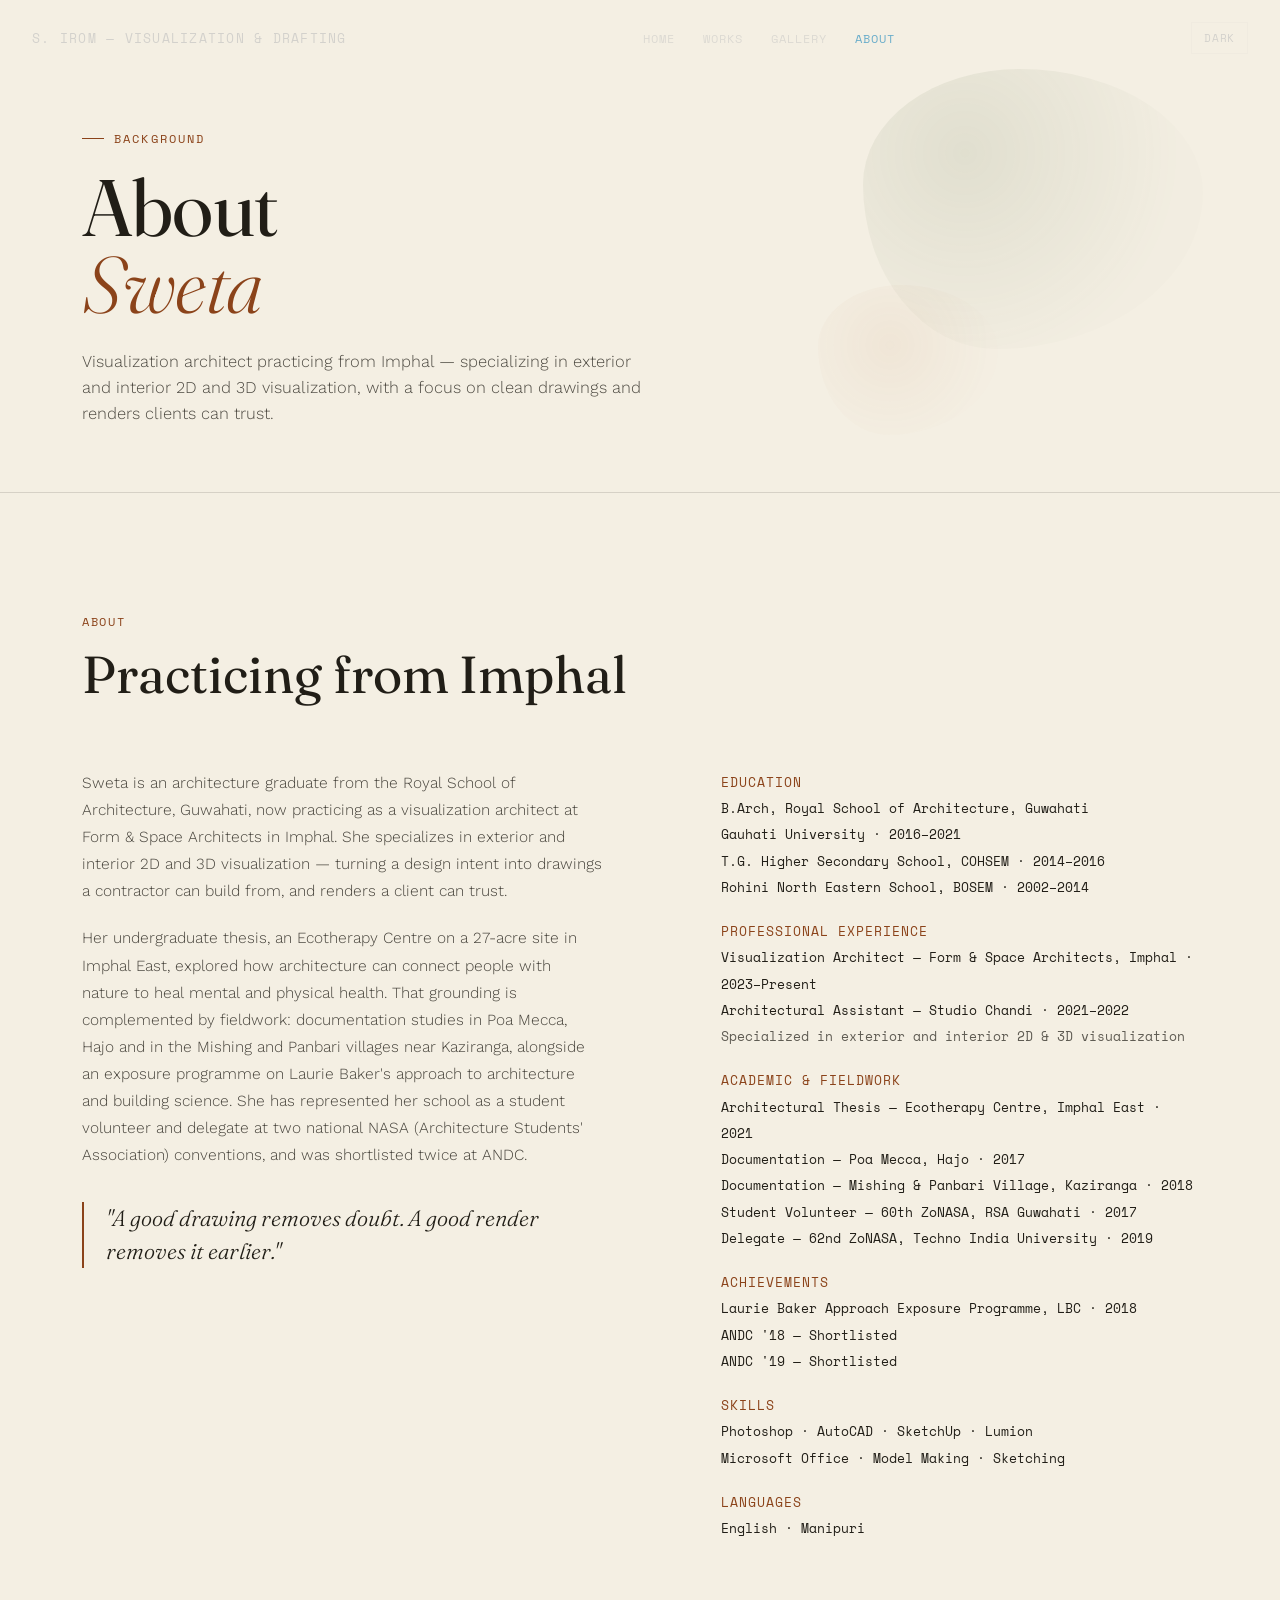
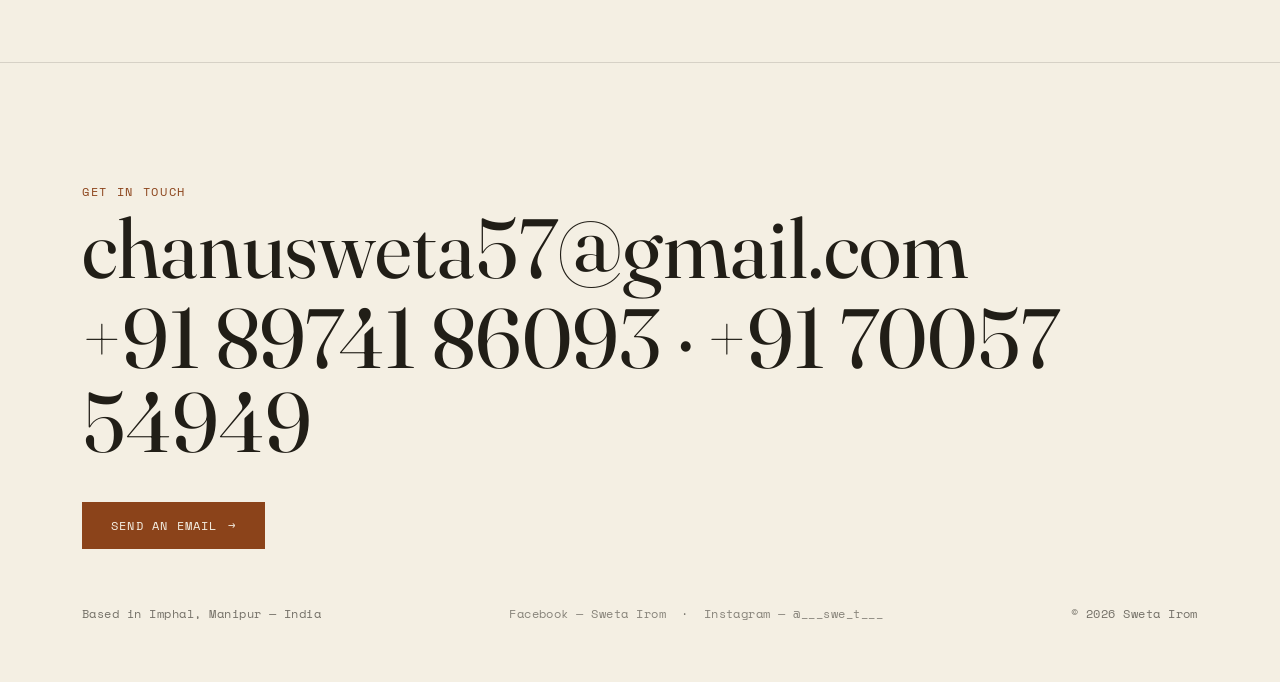
==== commit ad4e9ec0: "Add Gallery page with filterable photo/video grid and lightbox Co-Authored-By: Devin AI <158243242+d" ====
--- a/about.html
+++ b/about.html
@@ -17,6 +17,7 @@
   <nav class="nav-links">
     <a href="index.html">Home</a>
     <a href="works.html">Works</a>
+    <a href="gallery.html">Gallery</a>
     <a href="about.html" class="active">About</a>
   </nav>
   <div class="nav-controls">
@@ -28,6 +29,7 @@
 <nav class="mobile-menu" id="mobileMenu">
   <a href="index.html">Home</a>
   <a href="works.html">Works</a>
+  <a href="gallery.html">Gallery</a>
   <a href="about.html" class="active">About</a>
 </nav>
 
--- a/css/style.css
+++ b/css/style.css
@@ -893,3 +893,186 @@
   position: relative;
   z-index: 2;
 }
+
+/* ==================== GALLERY ==================== */
+.gallery-filters {
+  display: flex;
+  flex-wrap: wrap;
+  gap: 8px;
+  align-items: center;
+}
+
+.gallery-filter {
+  font-family: var(--mono);
+  font-size: 11px;
+  letter-spacing: 0.08em;
+  text-transform: uppercase;
+  padding: 8px 16px;
+  background: transparent;
+  border: 1px solid var(--line);
+  color: var(--stone);
+  cursor: pointer;
+  transition: border-color 0.3s ease, color 0.3s ease, background 0.3s ease;
+}
+
+.gallery-filter:hover {
+  border-color: var(--rust);
+  color: var(--rust);
+}
+
+.gallery-filter.active {
+  background: var(--rust);
+  border-color: var(--rust);
+  color: var(--ink);
+}
+
+.gallery-grid {
+  columns: 1;
+  column-gap: 16px;
+  margin-top: 32px;
+}
+
+@media (min-width: 620px) {
+  .gallery-grid { columns: 2; }
+}
+
+@media (min-width: 980px) {
+  .gallery-grid { columns: 3; }
+}
+
+.gallery-item {
+  position: relative;
+  margin: 0 0 16px;
+  break-inside: avoid;
+  overflow: hidden;
+  background: var(--ink);
+  border: 1px solid var(--line);
+  cursor: pointer;
+  transition: transform 0.4s ease;
+}
+
+.gallery-item.is-hidden { display: none; }
+
+.gallery-item img {
+  display: block;
+  width: 100%;
+  height: auto;
+}
+
+.gallery-item:hover { transform: translateY(-3px); }
+
+/* Placeholder tiles show a textured block until real media is added */
+.gallery-item.is-placeholder {
+  aspect-ratio: 4 / 3;
+}
+
+.gallery-item .work-texture {
+  position: absolute;
+  inset: 0;
+  opacity: 0.18;
+}
+
+.gallery-item figcaption {
+  position: relative;
+  z-index: 2;
+  display: flex;
+  align-items: center;
+  gap: 10px;
+  padding: 14px 16px;
+  font-family: var(--mono);
+  font-size: 12px;
+  color: var(--stone);
+  background: linear-gradient(to top, rgba(0, 0, 0, 0.28), transparent);
+}
+
+.gallery-item.is-placeholder figcaption {
+  position: absolute;
+  left: 0;
+  right: 0;
+  bottom: 0;
+  opacity: 0.75;
+}
+
+.gallery-tag {
+  font-size: 10px;
+  letter-spacing: 0.1em;
+  color: var(--rust);
+  border: 1px solid var(--rust);
+  padding: 2px 7px;
+}
+
+.gallery-play {
+  position: absolute;
+  top: 50%;
+  left: 50%;
+  z-index: 2;
+  width: 56px;
+  height: 56px;
+  transform: translate(-50%, -50%);
+  border-radius: 50%;
+  background: var(--rust);
+  transition: transform 0.3s ease;
+}
+
+.gallery-play::after {
+  content: "";
+  position: absolute;
+  top: 50%;
+  left: 54%;
+  transform: translate(-50%, -50%);
+  border-style: solid;
+  border-width: 10px 0 10px 17px;
+  border-color: transparent transparent transparent var(--ink);
+}
+
+.gallery-item:hover .gallery-play { transform: translate(-50%, -50%) scale(1.1); }
+
+.gallery-note {
+  margin-top: 28px;
+  font-family: var(--mono);
+  font-size: 13px;
+  color: var(--stone);
+  opacity: 0.7;
+}
+
+.gallery-note a { color: var(--rust); }
+
+/* ==================== LIGHTBOX ==================== */
+.lightbox {
+  position: fixed;
+  inset: 0;
+  z-index: 200;
+  display: none;
+  align-items: center;
+  justify-content: center;
+  padding: 24px;
+  background: rgba(0, 0, 0, 0.9);
+}
+
+.lightbox.open { display: flex; }
+
+.lightbox-content {
+  max-width: 92vw;
+  max-height: 88vh;
+}
+
+.lightbox-content img,
+.lightbox-content video {
+  display: block;
+  max-width: 92vw;
+  max-height: 88vh;
+  width: auto;
+  height: auto;
+}
+
+.lightbox-close {
+  position: absolute;
+  top: 20px;
+  right: 26px;
+  background: transparent;
+  border: none;
+  color: #E9E2D2;
+  font-size: 40px;
+  line-height: 1;
+  cursor: pointer;
+}
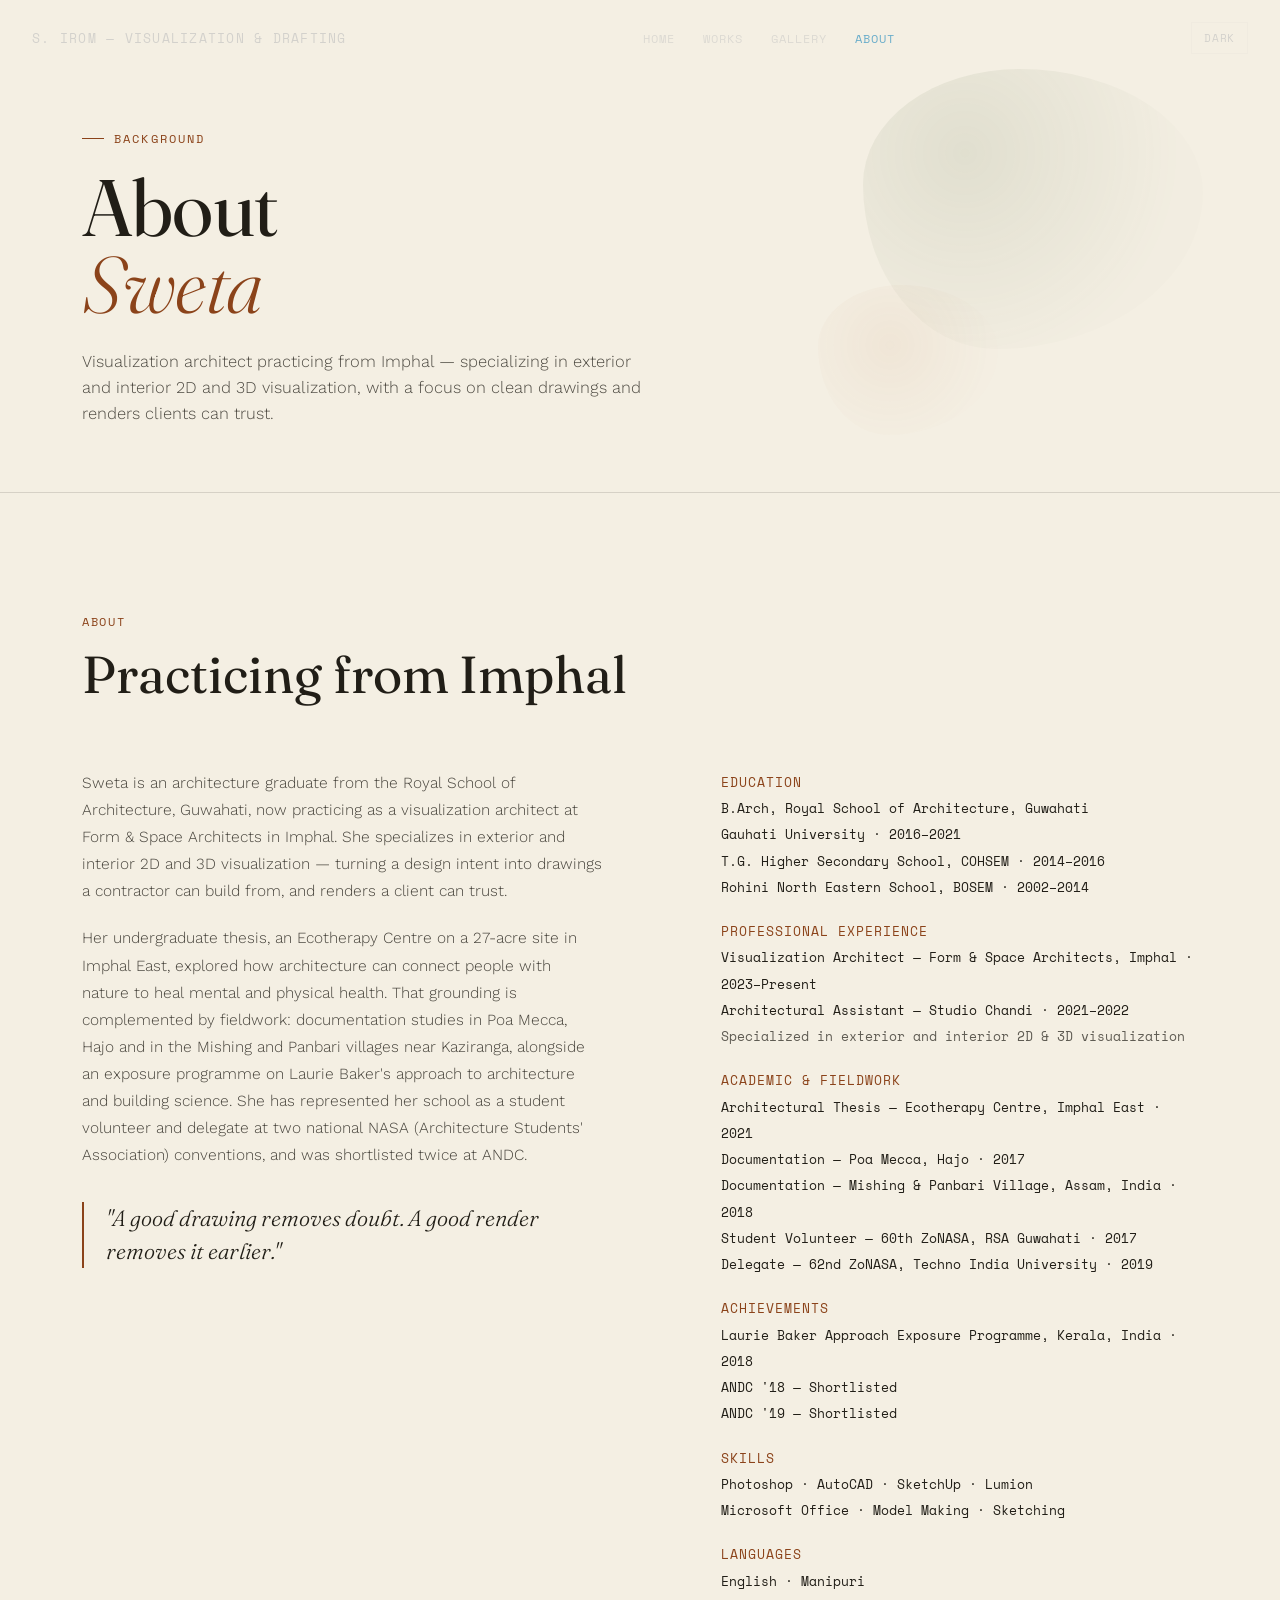
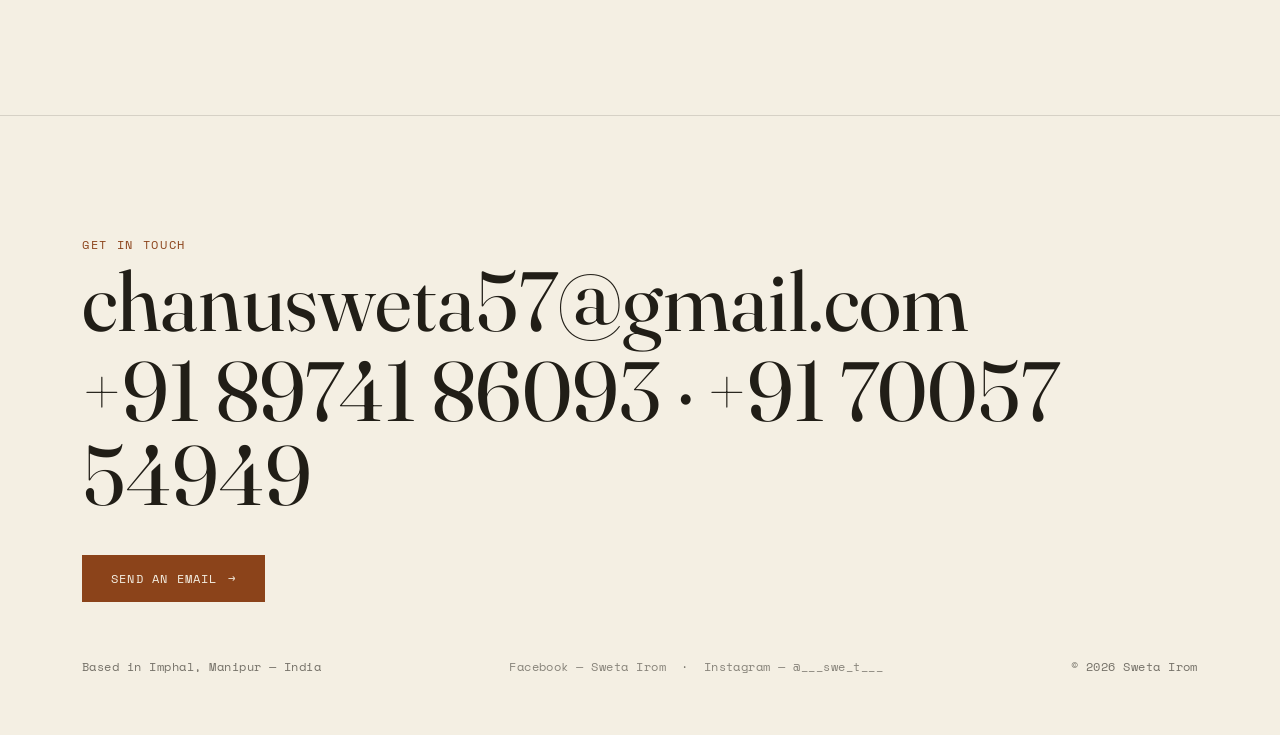
==== commit fd69f0ce: "Fix locations: Mishing & Panbari to Assam, Laurie Baker to Kerala Co-Authored-By: Devin AI <15824324" ====
--- a/about.html
+++ b/about.html
@@ -76,12 +76,12 @@
         <span class="cred-label">ACADEMIC &amp; FIELDWORK</span>
         Architectural Thesis — Ecotherapy Centre, Imphal East &middot; 2021<br>
         Documentation — Poa Mecca, Hajo &middot; 2017<br>
-        Documentation — Mishing &amp; Panbari Village, Kaziranga &middot; 2018<br>
+        Documentation — Mishing &amp; Panbari Village, Assam, India &middot; 2018<br>
         Student Volunteer — 60th ZoNASA, RSA Guwahati &middot; 2017<br>
         Delegate — 62nd ZoNASA, Techno India University &middot; 2019
 
         <span class="cred-label">ACHIEVEMENTS</span>
-        Laurie Baker Approach Exposure Programme, LBC &middot; 2018<br>
+        Laurie Baker Approach Exposure Programme, Kerala, India &middot; 2018<br>
         ANDC '18 — Shortlisted<br>
         ANDC '19 — Shortlisted
 
--- a/css/style.css
+++ b/css/style.css
@@ -926,10 +926,39 @@
   color: var(--ink);
 }
 
+.project-block {
+  margin-top: 48px;
+}
+
+.project-block.is-hidden { display: none; }
+
+.project-head {
+  display: flex;
+  flex-wrap: wrap;
+  align-items: baseline;
+  gap: 6px 16px;
+  padding-bottom: 14px;
+  border-bottom: 1px solid var(--line);
+}
+
+.project-title {
+  font-family: var(--serif);
+  font-size: clamp(22px, 3vw, 30px);
+  font-weight: 400;
+  color: var(--stone);
+}
+
+.project-meta {
+  font-family: var(--mono);
+  font-size: 12px;
+  letter-spacing: 0.04em;
+  color: var(--rust);
+}
+
 .gallery-grid {
   columns: 1;
   column-gap: 16px;
-  margin-top: 32px;
+  margin-top: 20px;
 }
 
 @media (min-width: 620px) {
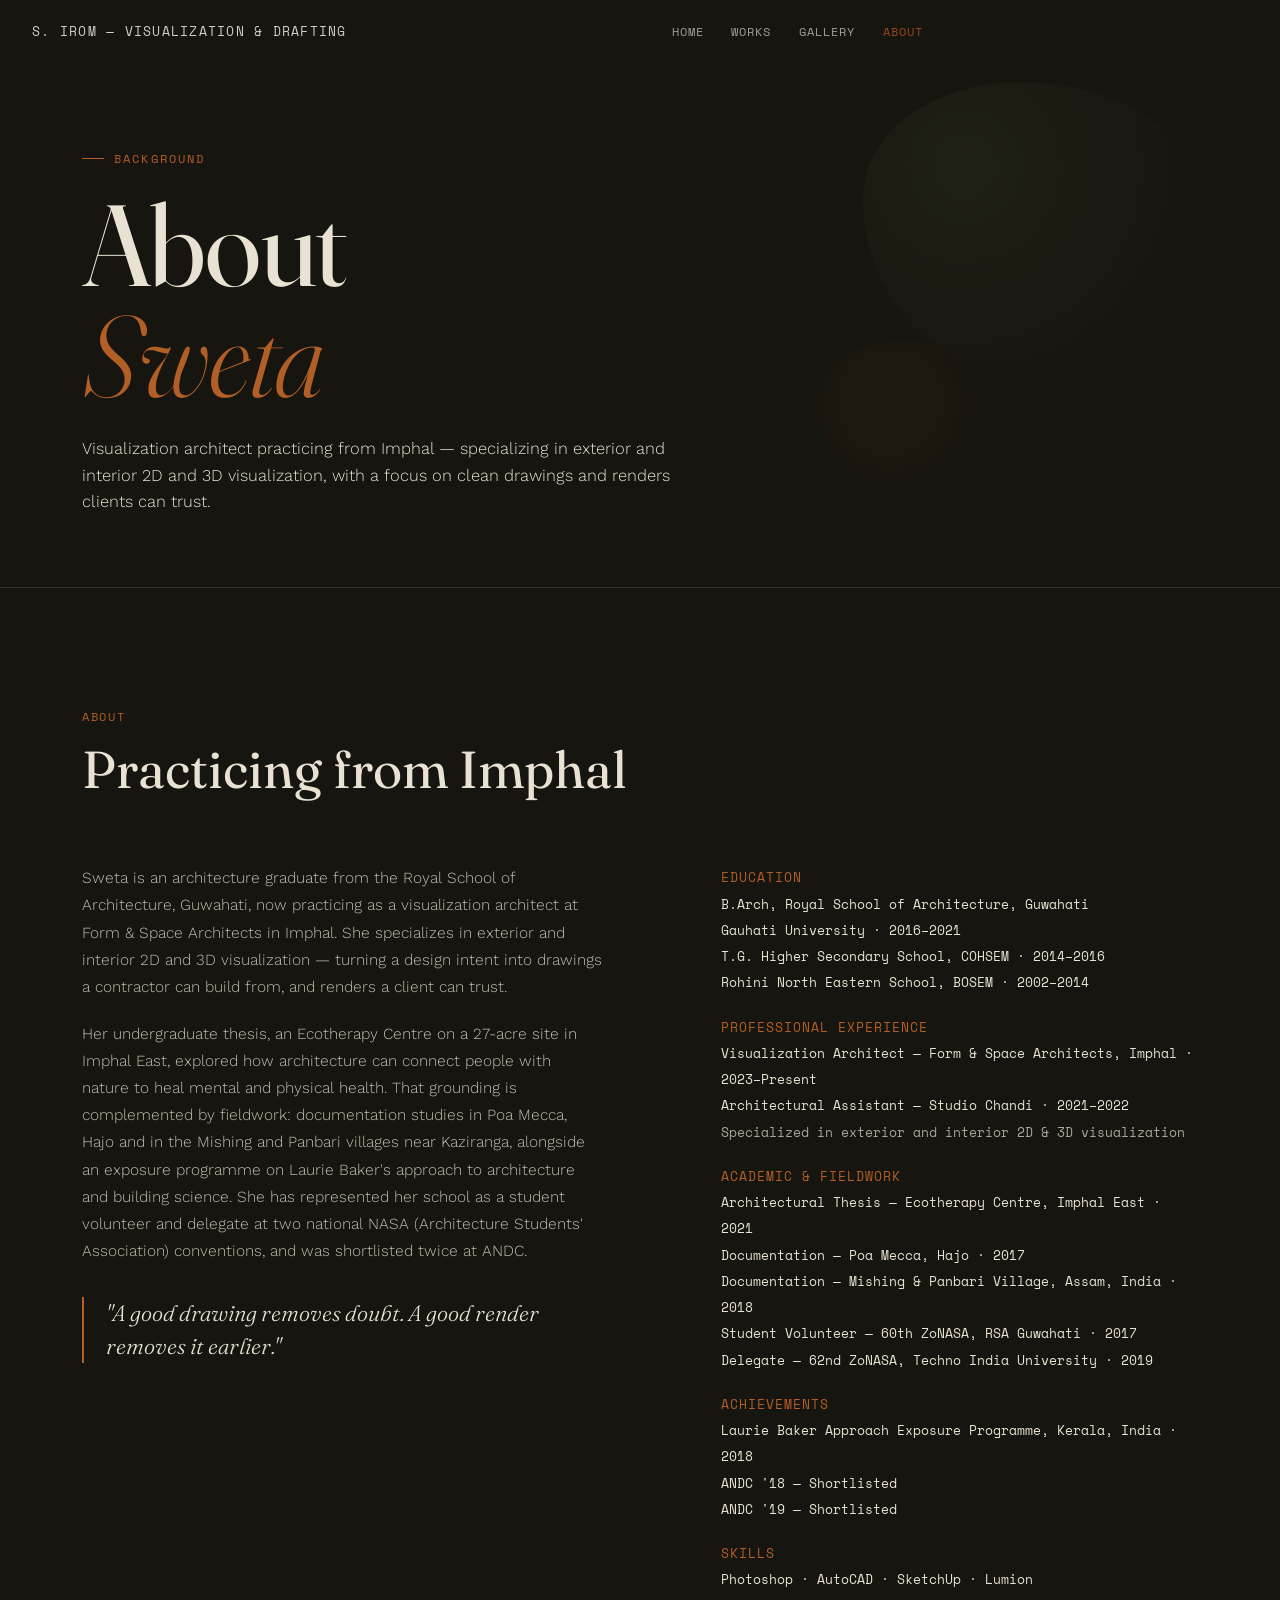
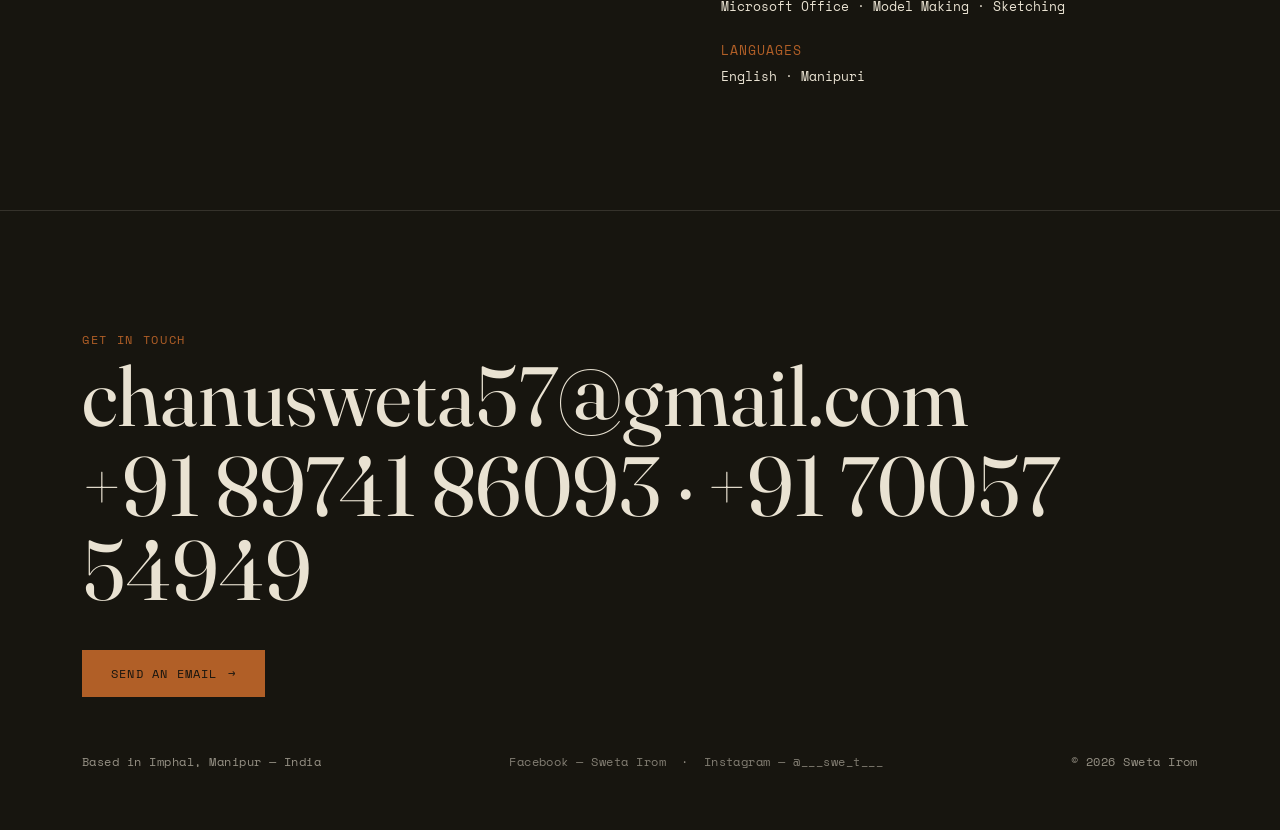
==== commit c293fdd3: "Extend editorial style to all pages; dark-only theme; rounded imagery Co-Authored-By: Devin AI <1582" ====
--- a/about.html
+++ b/about.html
@@ -21,7 +21,6 @@
     <a href="about.html" class="active">About</a>
   </nav>
   <div class="nav-controls">
-    <button class="theme-toggle" id="themeToggle" aria-label="Toggle light and dark mode">LIGHT</button>
     <button class="menu-toggle" id="menuToggle" aria-label="Open menu">MENU</button>
   </div>
 </header>
@@ -38,9 +37,12 @@
   <div class="blob b1" style="opacity:0.25;"></div>
   <div class="blob b2" style="opacity:0.2;"></div>
   <div class="wrap page-header-content">
-    <div class="eyebrow">Background</div>
-    <h1 class="name" style="font-size:clamp(36px,7vw,80px);">About<br><em>Sweta</em></h1>
-    <p class="hero-sub">Visualization architect practicing from Imphal — specializing in exterior and interior 2D and 3D visualization, with a focus on clean drawings and renders clients can trust.</p>
+    <div class="eyebrow reveal">Background</div>
+    <h1 class="name hero-name page-hero-name">
+      <span class="line"><span class="line-in">About</span></span>
+      <span class="line"><em class="line-in">Sweta</em></span>
+    </h1>
+    <p class="hero-sub reveal">Visualization architect practicing from Imphal — specializing in exterior and interior 2D and 3D visualization, with a focus on clean drawings and renders clients can trust.</p>
   </div>
 </div>
 
--- a/css/style.css
+++ b/css/style.css
@@ -24,20 +24,6 @@
   --contour-c: rgba(233, 226, 210, 0.14);
 }
 
-html[data-theme="light"] {
-  --ink: #F4EFE3;
-  --stone: #211E17;
-  --stoneware: #C7C0AC;
-  --rust: #8B431A;
-  --moss: #3E4A32;
-  --gold: #93701A;
-  --line: rgba(33, 30, 23, 0.14);
-  --panel: rgba(33, 30, 23, 0.03);
-  --contour-a: rgba(139, 67, 26, 0.26);
-  --contour-b: rgba(62, 74, 50, 0.24);
-  --contour-c: rgba(33, 30, 23, 0.12);
-}
-
 /* --- Reset -------------------------------------------------- */
 *,
 *::before,
@@ -158,7 +144,6 @@
   gap: 14px;
 }
 
-.theme-toggle,
 .menu-toggle {
   font-family: var(--mono);
   font-size: 11px;
@@ -172,7 +157,6 @@
   transition: border-color 0.25s, opacity 0.25s;
 }
 
-.theme-toggle:hover,
 .menu-toggle:hover {
   border-color: var(--rust);
 }
@@ -1105,3 +1089,355 @@
   line-height: 1;
   cursor: pointer;
 }
+
+/* ============================================================
+   HOME — Editorial redesign (Septiembre-inspired motion)
+   ============================================================ */
+
+/* --- Hero layout ------------------------------------------- */
+.hero--home {
+  justify-content: center;
+  padding-top: 130px;
+  padding-bottom: 40px;
+}
+
+.hero-grid {
+  position: relative;
+  z-index: 2;
+  display: grid;
+  grid-template-columns: 1fr;
+  gap: 40px;
+  align-items: center;
+  width: 100%;
+}
+
+@media (min-width: 900px) {
+  .hero-grid {
+    grid-template-columns: 1.05fr 0.95fr;
+    gap: 56px;
+  }
+}
+
+/* Staggered word-by-word hero name reveal */
+.hero-name .line {
+  display: block;
+  overflow: hidden;
+}
+
+.hero-name .line-in {
+  display: inline-block;
+  transform: translateY(105%);
+  transition: transform 1s cubic-bezier(0.22, 1, 0.36, 1);
+}
+
+.hero-name .line:nth-child(2) .line-in {
+  transition-delay: 0.12s;
+}
+
+body.loaded .hero-name .line-in {
+  transform: translateY(0);
+}
+
+/* Hero image */
+.hero-figure {
+  position: relative;
+  margin: 0;
+}
+
+.hero-figure figcaption {
+  margin-top: 14px;
+  font-family: var(--mono);
+  font-size: 11.5px;
+  letter-spacing: 0.05em;
+  color: var(--stone);
+  opacity: 0.6;
+}
+
+.hero-figure img {
+  width: 100%;
+  height: clamp(320px, 52vh, 560px);
+  object-fit: cover;
+  will-change: transform;
+}
+
+/* Rounded corners on home imagery (reference-inspired) */
+.hero-figure .mask-reveal,
+.feature-media .mask-reveal,
+.feature-media {
+  border-radius: 18px;
+}
+
+.hero-figure .mask-reveal img,
+.feature-media .mask-reveal img,
+.feature-media img {
+  border-radius: 18px;
+}
+
+/* Image mask reveal (clip from bottom) */
+.mask-reveal {
+  position: relative;
+  overflow: hidden;
+  clip-path: inset(100% 0 0 0);
+  transition: clip-path 1.1s cubic-bezier(0.22, 1, 0.36, 1);
+}
+
+.mask-reveal.in,
+.reveal.in .mask-reveal,
+body.loaded .hero-figure .mask-reveal {
+  clip-path: inset(0 0 0 0);
+}
+
+.mask-reveal img {
+  transition: transform 1.4s cubic-bezier(0.22, 1, 0.36, 1);
+}
+
+/* Scroll cue */
+.hero-scroll {
+  position: absolute;
+  bottom: 26px;
+  left: 50%;
+  transform: translateX(-50%);
+  z-index: 2;
+  font-family: var(--mono);
+  font-size: 11px;
+  letter-spacing: 0.14em;
+  text-transform: uppercase;
+  color: var(--stone);
+  opacity: 0.55;
+  display: flex;
+  align-items: center;
+  gap: 8px;
+}
+
+.hero-scroll span {
+  animation: bob 1.8s ease-in-out infinite;
+}
+
+@keyframes bob {
+  0%, 100% { transform: translateY(0); }
+  50% { transform: translateY(5px); }
+}
+
+@media (max-width: 899px) {
+  .hero-scroll { display: none; }
+}
+
+/* --- Marquee ----------------------------------------------- */
+.marquee {
+  overflow: hidden;
+  border-bottom: 1px solid var(--line);
+  padding: 20px 0;
+  white-space: nowrap;
+}
+
+.marquee-track {
+  display: inline-flex;
+  animation: marquee 26s linear infinite;
+}
+
+.marquee-track span {
+  font-family: var(--serif);
+  font-size: clamp(26px, 4.5vw, 52px);
+  font-weight: 400;
+  padding-right: 0.3em;
+  color: var(--stone);
+  opacity: 0.9;
+}
+
+.marquee-track em {
+  font-style: normal;
+  color: var(--rust);
+  padding: 0 0.15em;
+}
+
+@keyframes marquee {
+  from { transform: translateX(0); }
+  to { transform: translateX(-50%); }
+}
+
+/* --- Featured editorial rows ------------------------------- */
+.feature-list {
+  display: flex;
+  flex-direction: column;
+  gap: 4px;
+}
+
+.feature-row {
+  display: grid;
+  grid-template-columns: 1fr;
+  gap: 24px;
+  align-items: center;
+  padding: 40px 0;
+  border-top: 1px solid var(--line);
+}
+
+.feature-row:last-child { border-bottom: 1px solid var(--line); }
+
+@media (min-width: 820px) {
+  .feature-row {
+    grid-template-columns: 1.15fr 1fr;
+    gap: 48px;
+    padding: 56px 0;
+  }
+  .feature-row--rev .feature-media { order: 2; }
+  .feature-row--rev .feature-body { order: 1; }
+}
+
+.feature-media {
+  overflow: hidden;
+}
+
+.feature-media img {
+  width: 100%;
+  height: clamp(240px, 40vh, 420px);
+  object-fit: cover;
+}
+
+.feature-row:hover .feature-media img {
+  transform: scale(1.05);
+}
+
+.feature-index {
+  font-family: var(--mono);
+  font-size: 12px;
+  color: var(--rust);
+  margin-bottom: 16px;
+}
+
+.feature-top {
+  display: flex;
+  justify-content: space-between;
+  max-width: 340px;
+  font-family: var(--mono);
+  font-size: 11px;
+  letter-spacing: 0.05em;
+  color: var(--stone);
+  opacity: 0.55;
+  margin-bottom: 14px;
+}
+
+.feature-name {
+  font-family: var(--serif);
+  font-weight: 400;
+  font-size: clamp(28px, 4vw, 46px);
+  line-height: 1.02;
+  margin-bottom: 10px;
+}
+
+.feature-loc {
+  font-family: var(--mono);
+  font-size: 12px;
+  color: var(--rust);
+  margin-bottom: 18px;
+  letter-spacing: 0.03em;
+}
+
+.feature-desc {
+  font-size: 15px;
+  line-height: 1.7;
+  color: var(--stone);
+  opacity: 0.78;
+  max-width: 460px;
+  margin-bottom: 22px;
+}
+
+.feature-cta {
+  font-family: var(--mono);
+  font-size: 12px;
+  letter-spacing: 0.1em;
+  text-transform: uppercase;
+  color: var(--rust);
+  display: inline-flex;
+  align-items: center;
+  gap: 8px;
+}
+
+.feature-cta .arrow { transition: transform 0.3s; }
+.feature-row:hover .feature-cta .arrow { transform: translateX(5px); }
+
+/* --- Showcase full-bleed ----------------------------------- */
+.showcase {
+  position: relative;
+  padding: 0;
+  border-bottom: 1px solid var(--line);
+  min-height: 70vh;
+  display: flex;
+  align-items: center;
+  overflow: hidden;
+}
+
+.showcase-media {
+  position: absolute;
+  inset: 0;
+  z-index: 0;
+}
+
+.showcase-media img {
+  width: 100%;
+  height: 120%;
+  object-fit: cover;
+  will-change: transform;
+}
+
+.showcase-media::after {
+  content: '';
+  position: absolute;
+  inset: 0;
+  background: linear-gradient(to top, var(--ink) 4%, rgba(23, 21, 15, 0.55) 55%, rgba(23, 21, 15, 0.7));
+}
+
+.showcase-inner {
+  position: relative;
+  z-index: 1;
+  text-align: center;
+  padding-top: 100px;
+  padding-bottom: 100px;
+}
+
+.showcase-quote {
+  font-family: var(--serif);
+  font-style: italic;
+  font-size: clamp(24px, 4vw, 46px);
+  line-height: 1.4;
+  max-width: 820px;
+  margin: 0 auto 20px;
+  color: var(--stone);
+}
+
+.showcase-attr {
+  font-family: var(--mono);
+  font-size: 12px;
+  letter-spacing: 0.1em;
+  text-transform: uppercase;
+  color: var(--rust);
+}
+
+/* ============================================================
+   Inner pages — editorial header + motion
+   ============================================================ */
+
+/* Larger, editorial inner-page headers */
+.page-header {
+  padding-top: 150px;
+  padding-bottom: 72px;
+}
+
+.page-hero-name {
+  font-size: clamp(40px, 8vw, 96px);
+  line-height: 0.98;
+  margin-top: 18px;
+}
+
+.page-header .hero-sub {
+  margin-top: 26px;
+  max-width: 640px;
+}
+
+/* Rounded gallery tiles to match the editorial rounded imagery */
+.gallery-item {
+  border-radius: 16px;
+}
+
+.gallery-item img {
+  border-radius: 16px;
+}
